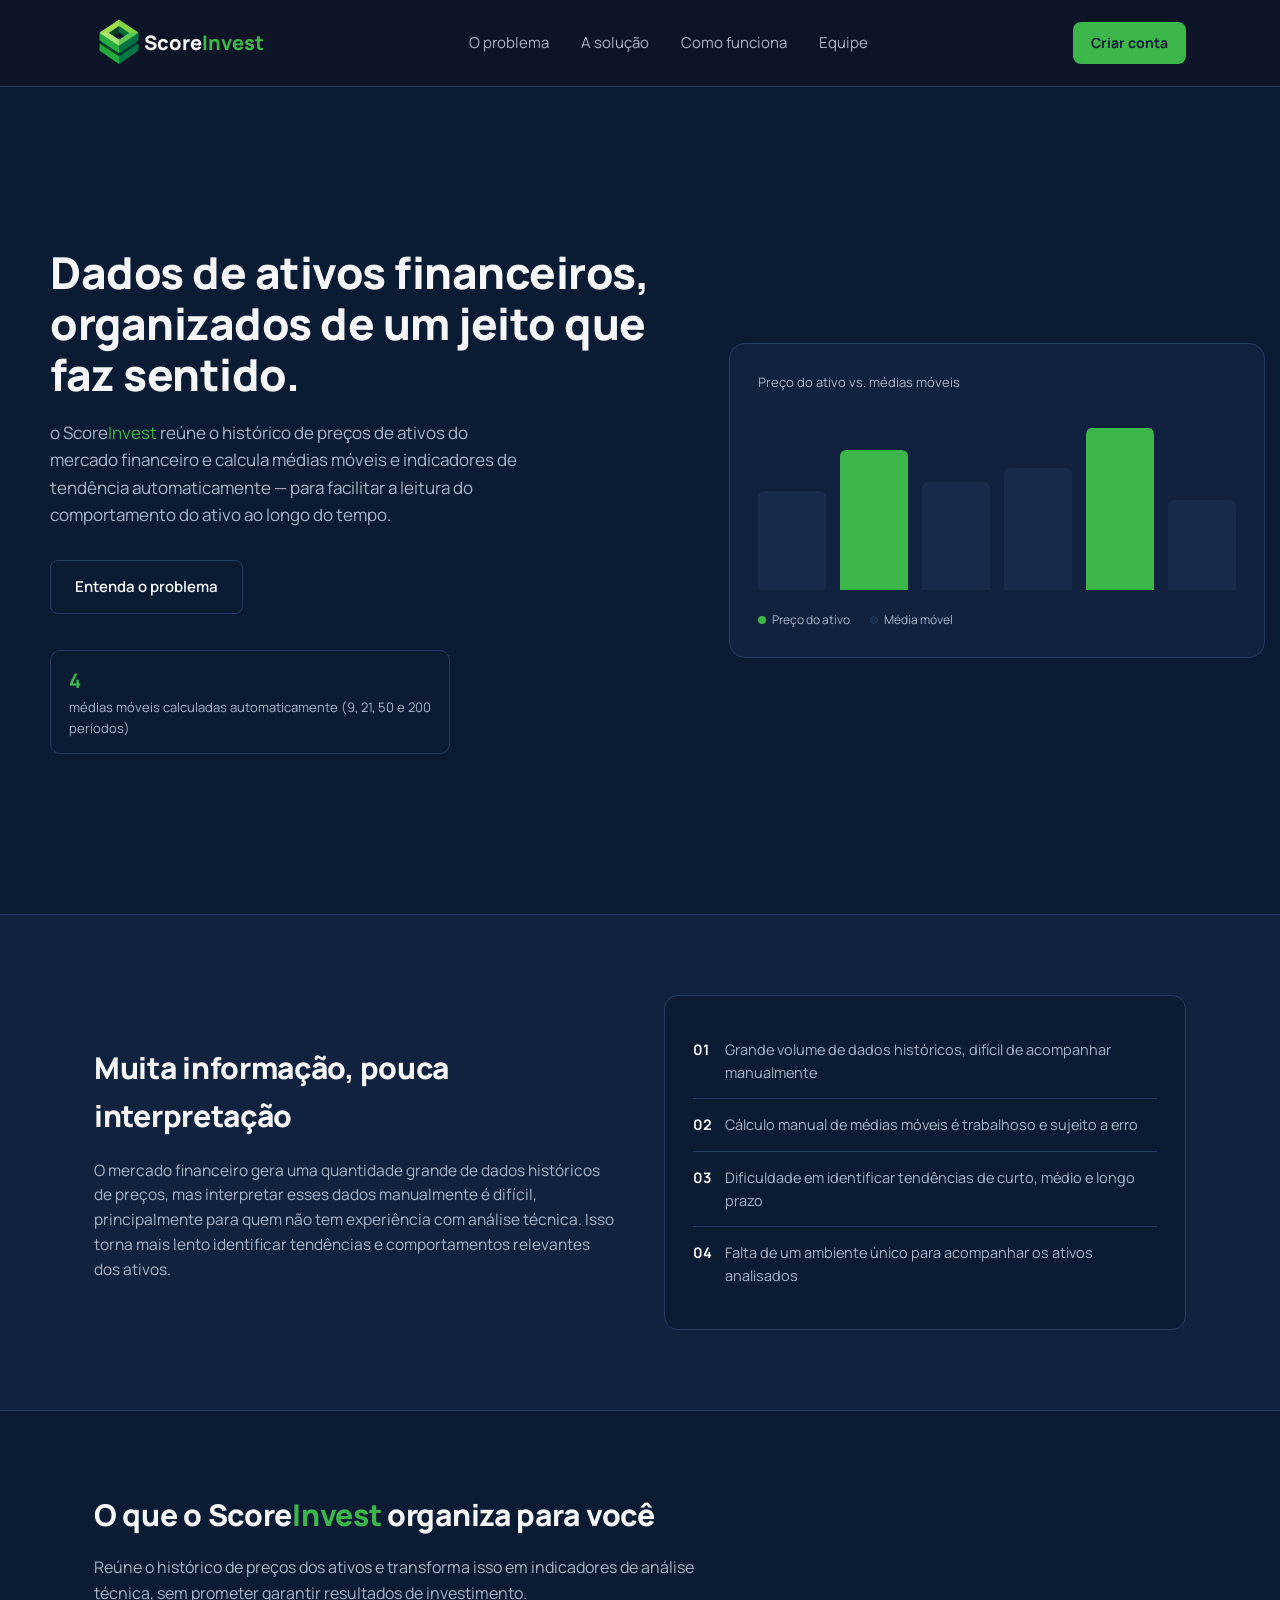
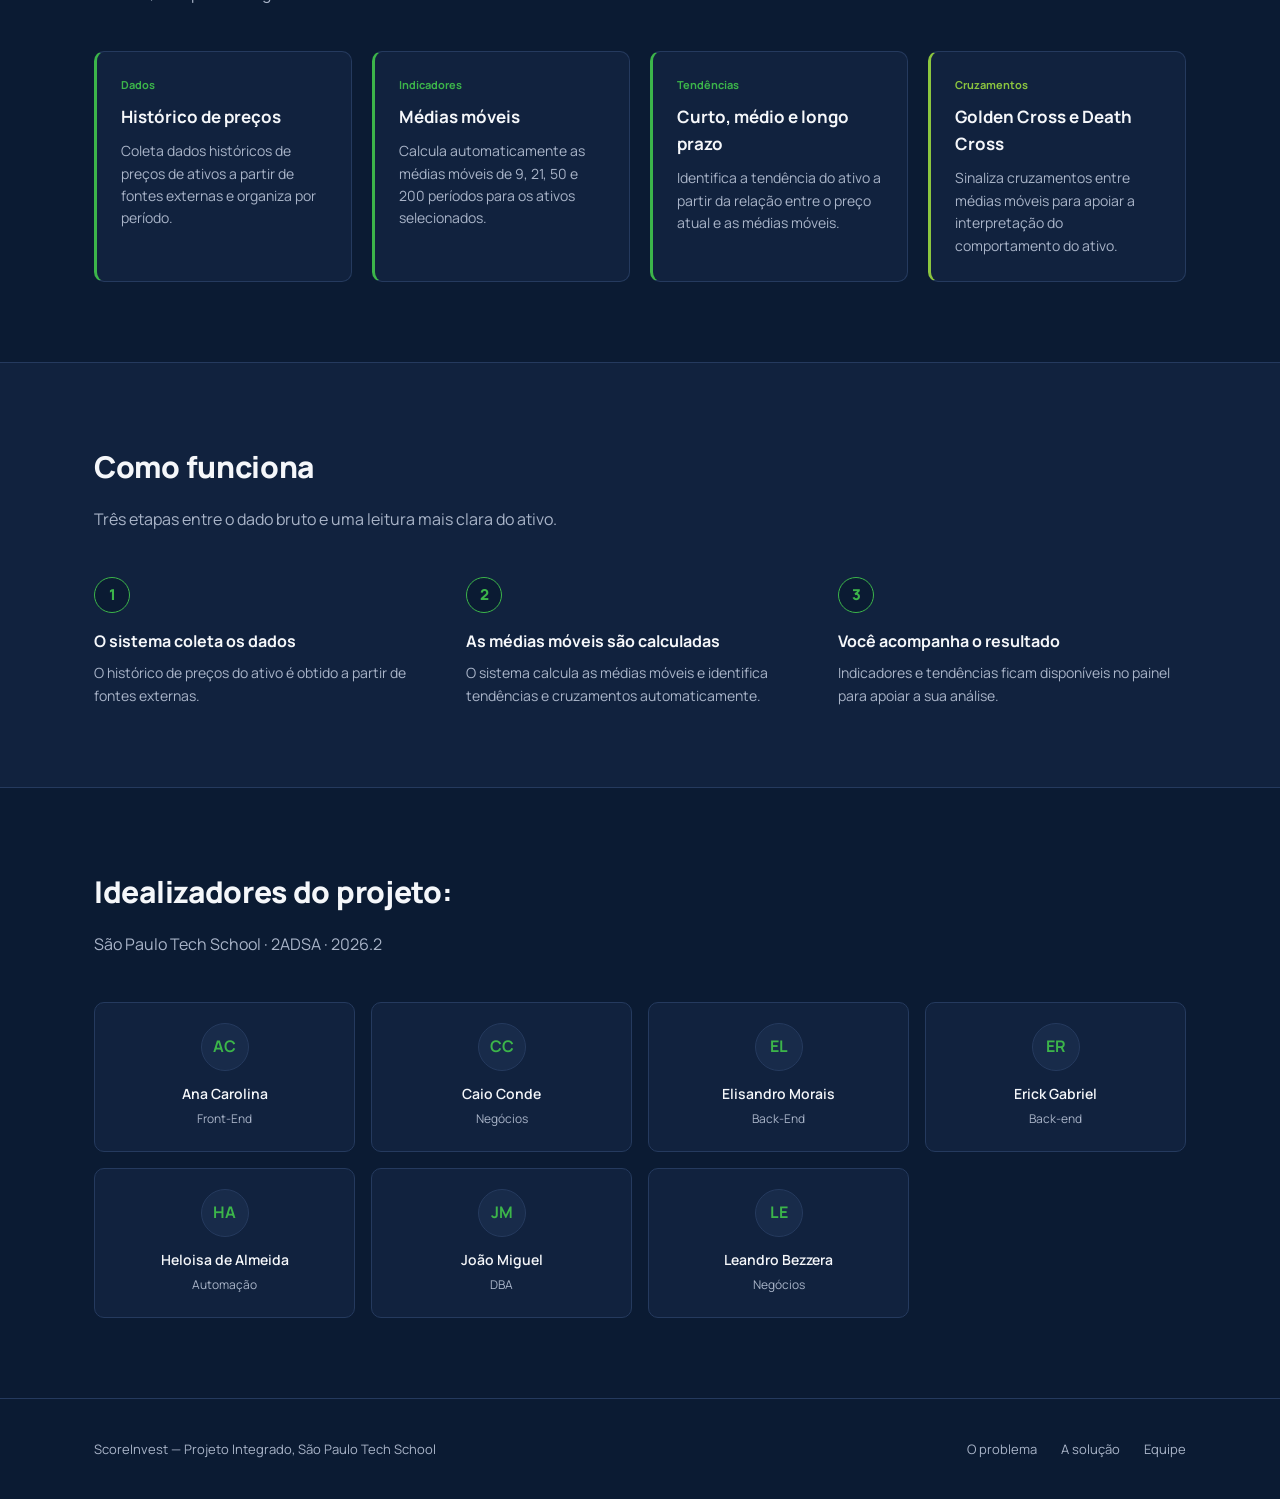
==== public/index.html @ 257436bf "Estruturação inicial do projeto" ====
<!DOCTYPE html>
<html lang="pt-BR">

<head>
    <meta charset="UTF-8">
    <meta name="viewport" content="width=device-width, initial-scale=1.0">
    <title>ScoreInvest — Análise Técnica de Ativos Financeiros</title>
    <link rel="preconnect" href="https://fonts.googleapis.com">
    <link href="https://fonts.googleapis.com/css2?family=Manrope:wght@400;500;700;800&display=swap" rel="stylesheet">
    <link rel="stylesheet" href="css/style.css">
    
</head>

<body id="top">

    <header>
        <nav>
            <div>
               <a href="#top" class="logo" style="text-decoration:none;">
                <img src="./img/logo-scoreinvest.png" alt="ScoreInvest" class="logo-mark">
                Score<b>Invest</b>
                </a>
            </div>
            <div class="nav-links">
                <a href="#problema">O problema</a>
                <a href="#solucao">A solução</a>
                <a href="#funciona">Como funciona</a>
                <a href="#equipe">Equipe</a>
            </div>
            <a href="cadastro.html" class="nav-cta">Criar conta</a>
        </nav>
    </header>

    <section class="hero">
        <div class="wrap" style="display:contents;">
            <div class="box-contexto">
                <h1>Dados de ativos financeiros, organizados de um jeito que faz sentido.</h1>
                <p class="lead">o Score<span style="color: #3CB54A;">Invest</span> reúne o histórico de preços de ativos do mercado financeiro e calcula
                    médias móveis e indicadores de tendência automaticamente — para facilitar a leitura do
                    comportamento do ativo ao longo do tempo.</p>
                <div class="btn-row">
                    <a href="#problema" class="btn-secondary">Entenda o problema</a>
                </div>
                <div class="hero-note">
                    <div>
                        <strong>4</strong>
                        médias móveis calculadas automaticamente (9, 21, 50 e 200 períodos)
                    </div>
                </div>
            </div>
            <div class="hero-visual">
                <div class="chart-label">Preço do ativo vs. médias móveis</div>
                <div class="bars">
                    <div class="bar" style="height:55%"></div>
                    <div class="bar up" style="height:78%"></div>
                    <div class="bar" style="height:60%"></div>
                    <div class="bar" style="height:68%"></div>
                    <div class="bar up" style="height:90%"></div>
                    <div class="bar" style="height:50%"></div>
                </div>
                <div class="legend">
                    <span><i class="dot" style="background:var(--accent)"></i>Preço do ativo</span>
                    <span><i class="dot" style="background:var(--surface-2); border:1px solid var(--border)"></i>Média
                        móvel</span>
                </div>
            </div>
        </div>
    </section>

    <section class="problema" id="problema">
        <div class="wrap">
            <div>
                <h2>Muita informação, pouca interpretação</h2>
                <p>O mercado financeiro gera uma quantidade grande de dados históricos de preços, mas interpretar
                    esses dados manualmente é difícil, principalmente para quem não tem experiência com análise
                    técnica. Isso torna mais lento identificar tendências e comportamentos relevantes dos ativos.</p>
            </div>
            <div class="problema-box">
                <ul>
                    <li><b>01</b> Grande volume de dados históricos, difícil de acompanhar manualmente</li>
                    <li><b>02</b> Cálculo manual de médias móveis é trabalhoso e sujeito a erro</li>
                    <li><b>03</b> Dificuldade em identificar tendências de curto, médio e longo prazo</li>
                    <li><b>04</b> Falta de um ambiente único para acompanhar os ativos analisados</li>
                </ul>
            </div>
        </div>
    </section>

    <section id="solucao">
        <div class="wrap">
            <h2>O que o Score<span style="color: #3CB54A;">Invest</span> organiza para você</h2>
            <p class="section-lead">Reúne o histórico de preços dos ativos e transforma isso em indicadores de
                análise técnica, sem prometer garantir resultados de investimento.</p>
            <div class="cards">
                <div class="card">
                    <span class="tag">Dados</span>
                    <h3>Histórico de preços</h3>
                    <p>Coleta dados históricos de preços de ativos a partir de fontes externas e organiza por período.</p>
                </div>
                <div class="card">
                    <span class="tag">Indicadores</span>
                    <h3>Médias móveis</h3>
                    <p>Calcula automaticamente as médias móveis de 9, 21, 50 e 200 períodos para os ativos
                        selecionados.</p>
                </div>
                <div class="card">
                    <span class="tag">Tendências</span>
                    <h3>Curto, médio e longo prazo</h3>
                    <p>Identifica a tendência do ativo a partir da relação entre o preço atual e as médias móveis.</p>
                </div>
                <div class="card amber">
                    <span class="tag">Cruzamentos</span>
                    <h3>Golden Cross e Death Cross</h3>
                    <p>Sinaliza cruzamentos entre médias móveis para apoiar a interpretação do comportamento do ativo.
                    </p>
                </div>
            </div>
        </div>
    </section>

    <section class="como-funciona" id="funciona">
        <div class="wrap">
            <h2>Como funciona</h2>
            <p class="section-lead">Três etapas entre o dado bruto e uma leitura mais clara do ativo.</p>
            <div class="steps">
                <div class="step">
                    <div class="step-num">1</div>
                    <h3>O sistema coleta os dados</h3>
                    <p>O histórico de preços do ativo é obtido a partir de fontes externas.</p>
                </div>
                <div class="step">
                    <div class="step-num">2</div>
                    <h3>As médias móveis são calculadas</h3>
                    <p>O sistema calcula as médias móveis e identifica tendências e cruzamentos automaticamente.</p>
                </div>
                <div class="step">
                    <div class="step-num">3</div>
                    <h3>Você acompanha o resultado</h3>
                    <p>Indicadores e tendências ficam disponíveis no painel para apoiar a sua análise.</p>
                </div>
            </div>
        </div>
    </section>

    <section id="equipe">
        <div class="wrap">
            <h2>Idealizadores do projeto: </h2>
            <p class="section-lead">São Paulo Tech School · 2ADSA · 2026.2</p>
            <div class="equipe-grid">
                <div class="membro">
                    <div class="avatar">AC</div><span>Ana Carolina</span><small>Front-End</small>
                </div>
                <div class="membro">
                    <div class="avatar">CC</div><span>Caio Conde</span><small>Negócios</small>
                </div>
                <div class="membro">
                    <div class="avatar">EL</div><span>Elisandro Morais</span><small>Back-End</small>
                </div>
                <div class="membro">
                    <div class="avatar">ER</div><span>Erick Gabriel</span><small>Back-end</small>
                </div>
                <div class="membro">
                    <div class="avatar">HA</div><span>Heloisa de Almeida</span><small>Automação</small>
                </div>
                <div class="membro">
                    <div class="avatar">JM</div><span>João Miguel</span><small>DBA</small>
                </div>
                <div class="membro">
                    <div class="avatar">LE</div><span>Leandro Bezzera</span><small>Negócios</small>
                </div>
            </div>
        </div>
    </section>

    <footer>
        <div class="wrap">
            <div class="foot-brand">ScoreInvest — Projeto Integrado, São Paulo Tech School</div>
            <div class="foot-links">
                <a href="#problema">O problema</a>
                <a href="#solucao">A solução</a>
                <a href="#equipe">Equipe</a>
            </div>
        </div>
    </footer>

</body>

</html>
---- public/css/style.css ----
:root {
  --bg: #0B1B33;
  --surface: #11223E;
  --surface-2: #182B4A;
  --border: #253A5E;
  --text: #F5F7FA;
  --text-muted: #A9B4C8;
  --accent: #3CB54A;
  --accent-dark: #1B5E3B;
  --amber: #8CC63F;
}

* {
  box-sizing: border-box;
  margin: 0;
  padding: 0;
}

html {
  scroll-behavior: smooth;
}


body {
  font-family: 'Manrope', sans-serif;
  background: var(--bg);
  color: var(--text);
  line-height: 1.6;
}

a {
  color: inherit;
  text-decoration: none;
}

img,
svg {
  display: block;
  max-width: 100%;
}

.wrap {
  max-width: 1140px;
  margin: 0 auto;
  padding: 0 24px;
}

/* NAV */
header {
  border-bottom: 1px solid var(--border);
  background: rgba(14, 21, 36, 0.9);
  position: sticky;
  top: 0;
  z-index: 10;
}

nav {
  display: flex;
  align-items: center;
  justify-content: space-between;
  padding: 18px 24px;
  max-width: 1140px;
  margin: 0 auto;
}

.logo {
  display: flex;
  align-items: center;
  font-weight: 800;
  font-size: 20px;
}

.logo-mark {
  width: 50px;
  height: 50px;
}

.logo b {
  color: var(--accent);
  font-weight: 800;
}

.nav-links {
  display: flex;
  gap: 32px;
  font-size: 15px;
  color: var(--text-muted);
}

.nav-links a:hover {
  color: var(--text);
}

.nav-cta {
  padding: 10px 18px;
  border-radius: 8px;
  background: var(--accent);
  color: var(--bg);
  font-weight: 700;
  font-size: 14px;
  transition: background-color 0.5s ease, border-color 0.3s ease, color 0.3s ease;
}

.nav-cta:hover {
  border: 1px solid white;
  background-color: var(--bg);
  color: white;
}

/* HERO */
.hero {
  min-height: calc(100vh - 73px);
  display: grid;
  grid-template-columns: 1.1fr 0.9fr;
  gap: 56px;
  align-items: center;
}

.hero .wrap {
  width: 100%;
}

.hero h1 {
  font-size: 44px;
  font-weight: 800;
  line-height: 1.15;
  letter-spacing: -0.5px;
  margin-bottom: 20px;
}

.hero p.lead {
  font-size: 17px;
  color: var(--text-muted);
  max-width: 480px;
  margin-bottom: 32px;
}

.btn-row {
  display: flex;
  gap: 16px;
  flex-wrap: wrap;
  margin-bottom: 36px;
}

.btn-primary {
  background: var(--accent);
  color: #08150F;
  font-weight: 700;
  padding: 14px 24px;
  border-radius: 8px;
  font-size: 15px;
}

.btn-secondary {
  border: 1px solid var(--border);
  color: var(--text);
  padding: 14px 24px;
  border-radius: 8px;
  font-size: 15px;
  font-weight: 600;
  transition: background-color 0.3s ease, border-color 0.3s ease, color 0.3s ease;
}

.btn-secondary:hover {
  background-color: var(--accent);
  color: var(--bg);
}

.hero-note {
  display: inline-flex;
  gap: 14px;
  align-items: center;
  border: 1px solid var(--border);
  border-radius: 10px;
  padding: 14px 18px;
  font-size: 13px;
  color: var(--text-muted);
  max-width: 400px;
}

.hero-note strong {
  color: var(--accent);
  font-size: 20px;
  display: block;
}

.hero-visual {
  background: var(--surface);
  border: 1px solid var(--border);
  border-radius: 16px;
  padding: 28px;
  margin-right: 15px;
}

.hero-visual .chart-label {
  font-size: 13px;
  color: var(--text-muted);
  margin-bottom: 18px;
}

.bars {
  display: flex;
  align-items: flex-end;
  gap: 14px;
  height: 180px;
}

.bar {
  flex: 1;
  border-radius: 6px 6px 0 0;
  background: var(--surface-2);
  position: relative;
}

.bar.up {
  background: var(--accent);
}

.bar span {
  position: absolute;
  top: -22px;
  left: 0;
  right: 0;
  text-align: center;
  font-size: 11px;
  color: var(--text-muted);
}

.legend {
  display: flex;
  gap: 20px;
  margin-top: 20px;
  font-size: 12px;
  color: var(--text-muted);
}

.dot {
  width: 8px;
  height: 8px;
  border-radius: 50%;
  display: inline-block;
  margin-right: 6px;
}

section {
  padding: 80px 0;
}

section h2 {
  font-size: 30px;
  font-weight: 800;
  margin-bottom: 16px;
  letter-spacing: -0.3px;
}

section p.section-lead {
  color: var(--text-muted);
  max-width: 640px;
  font-size: 16px;
  margin-bottom: 44px;
}

/* PROBLEMA */
.problema {
  border-top: 1px solid var(--border);
  border-bottom: 1px solid var(--border);
  background: var(--surface);
}

.problema .wrap {
  display: grid;
  grid-template-columns: 1fr 1fr;
  gap: 48px;
  align-items: center;
}

.problema h2 {
  margin-bottom: 18px;
}

.problema p {
  color: var(--text-muted);
  font-size: 15.5px;
}

.problema-box {
  background: var(--bg);
  border: 1px solid var(--border);
  border-radius: 14px;
  padding: 28px;
}

.problema-box ul {
  list-style: none;
}

.problema-box li {
  padding: 14px 0;
  border-bottom: 1px solid var(--border);
  display: flex;
  gap: 12px;
  font-size: 14.5px;
  color: var(--text-muted);
}

.problema-box li:last-child {
  border-bottom: none;
}

.problema-box li b {
  color: var(--text);
  font-weight: 700;
  min-width: 20px;
}

/* SOLUCAO */
.cards {
  display: grid;
  grid-template-columns: repeat(4, 1fr);
  gap: 20px;
}

.card {
  background: var(--surface);
  border: 1px solid var(--border);
  border-left: 3px solid var(--accent);
  border-radius: 10px;
  padding: 24px;
  transition: transform 0.3s ease; 
}

.card:hover{
  transform: translateY(10px); /* Move o elemento 50 pixels para baixo */
  cursor: pointer;
}

.card.amber {
  border-left-color: var(--amber);
}

.card h3 {
  font-size: 17px;
  margin-bottom: 10px;
  font-weight: 700;
}

.card p {
  font-size: 14px;
  color: var(--text-muted);
}

.card .tag {
  font-size: 11px;
  color: var(--accent);
  font-weight: 700;
  margin-bottom: 10px;
  display: block;
}

.card.amber .tag {
  color: var(--amber);
}

/* COMO FUNCIONA */
.como-funciona {
  background: var(--surface);
  border-top: 1px solid var(--border);
  border-bottom: 1px solid var(--border);
}

.steps {
  display: grid;
  grid-template-columns: repeat(3, 1fr);
  gap: 24px;
}

.step {
  position: relative;
  padding-left: 0;
}

.step-num {
  width: 36px;
  height: 36px;
  border-radius: 50%;
  background: var(--bg);
  border: 1px solid var(--accent);
  color: var(--accent);
  font-weight: 800;
  display: flex;
  align-items: center;
  justify-content: center;
  margin-bottom: 16px;
  font-size: 15px;
}

.step h3 {
  font-size: 16px;
  margin-bottom: 8px;
}

.step p {
  font-size: 14px;
  color: var(--text-muted);
}

/* EQUIPE */
.equipe-grid {
  display: grid;
  grid-template-columns: repeat(4, 1fr);
  gap: 16px;
}

.membro {
  background: var(--surface);
  border: 1px solid var(--border);
  border-radius: 10px;
  padding: 20px;
  text-align: center;
  transition: transform 0.3s ease; 
}

.membro:hover{
  transform: translateY(-10px); /* Move o elemento 50 pixels para baixo */
  cursor: pointer;
}


.avatar {
  width: 48px;
  height: 48px;
  border-radius: 50%;
  margin: 0 auto 12px;
  background: var(--surface-2);
  display: flex;
  align-items: center;
  justify-content: center;
  font-weight: 700;
  color: var(--accent);
  font-size: 16px;
  border: 1px solid var(--border);
}

.membro span {
  font-size: 14px;
  font-weight: 600;
  display: block;
}

.membro small {
  font-size: 12px;
  color: var(--text-muted);
}

footer {
  border-top: 1px solid var(--border);
  padding: 40px 0;
}

.box-contexto {
  margin-left: 50px;
}

footer .wrap {
  display: flex;
  justify-content: space-between;
  align-items: center;
  flex-wrap: wrap;
  gap: 16px;
}

footer .foot-links {
  display: flex;
  gap: 24px;
  font-size: 13px;
  color: var(--text-muted);
}

footer .foot-brand {
  font-size: 13px;
  color: var(--text-muted);
}

@media (max-width: 860px) {
  .nav-links {
    display: none;
  }

  .menu-btn {
    display: block;
  }

  .hero {
    grid-template-columns: 1fr;
    padding: 56px 0 64px;
  }

  .hero h1 {
    font-size: 32px;
  }

  .problema .wrap {
    grid-template-columns: 1fr;
  }

  .cards {
    grid-template-columns: repeat(2, 1fr);
  }

  .steps {
    grid-template-columns: 1fr;
  }

  .equipe-grid {
    grid-template-columns: repeat(2, 1fr);
  }

  footer .wrap {
    flex-direction: column;
    align-items: flex-start;
  }
}

@media (max-width: 480px) {
  .cards {
    grid-template-columns: 1fr;
  }

  .equipe-grid {
    grid-template-columns: 1fr;
  }

  .hero h1 {
    font-size: 27px;
  }
}



/* LOGIN E CADASTRO */

#body-cadastro-login {
  min-height: 100vh;
  display: flex;
  align-items: center;
  justify-content: center;
  padding: 24px;
}

#logo-cadastro-login {
  display: flex;
  align-items: center;
  font-weight: 800;
  font-size: 20px;
  gap: 10px;
  justify-content: center;
  margin-bottom: 28px;
  text-decoration: none;
  color: var(--text);
}

.card-cadastro-login {
  background: var(--surface);
  border: 1px solid var(--border);
  border-radius: 14px;
  padding: 36px;
  width: 100%;
  max-width: 400px;
}

.card-cadastro-login h1 {
  font-size: 22px;
  font-weight: 800;
  margin-bottom: 6px;
  text-align: center;
}

.card-cadastro-login p.sub {
  color: var(--text-muted);
  font-size: 14px;
  text-align: center;
  margin-bottom: 28px;
}

label {
  font-size: 13px;
  color: var(--text-muted);
  display: block;
  margin-bottom: 6px;

}

.field {
  margin-bottom: 18px;
}

input {
  width: 100%;
  padding: 12px 14px;
  border-radius: 8px;
  background: var(--surface-2);
  border: 1px solid var(--border);
  color: var(--text);
  font-family: inherit;
  font-size: 14px;
  transition: border-color 0.2s ease;

}

input:focus {
  outline: none;
  border-color: var(--accent);

}
.btn-primary-cadastro-login {
    padding: 10px 18px;
    border-radius: 8px;
    background: var(--accent);
    color: var(--bg);
    font-weight: 700;
    font-size: 14px;
    width: 100%;
    border: 1px solid transparent;
    transition: background-color 0.5s ease, border-color 0.3s ease, color 0.3s ease;
    cursor: pointer;
}

.btn-primary-cadastro-login:hover {
    border: 1px solid white;
    background-color: var(--bg);
    color: white;
}

.switch {
  text-align: center;
  margin-top: 22px;
  font-size: 13.5px;
  color: var(--text-muted);
}

.switch a {
  color: var(--accent);
  font-weight: 600;
  text-decoration: none;
}

.switch a:hover {
  text-decoration: underline;
}
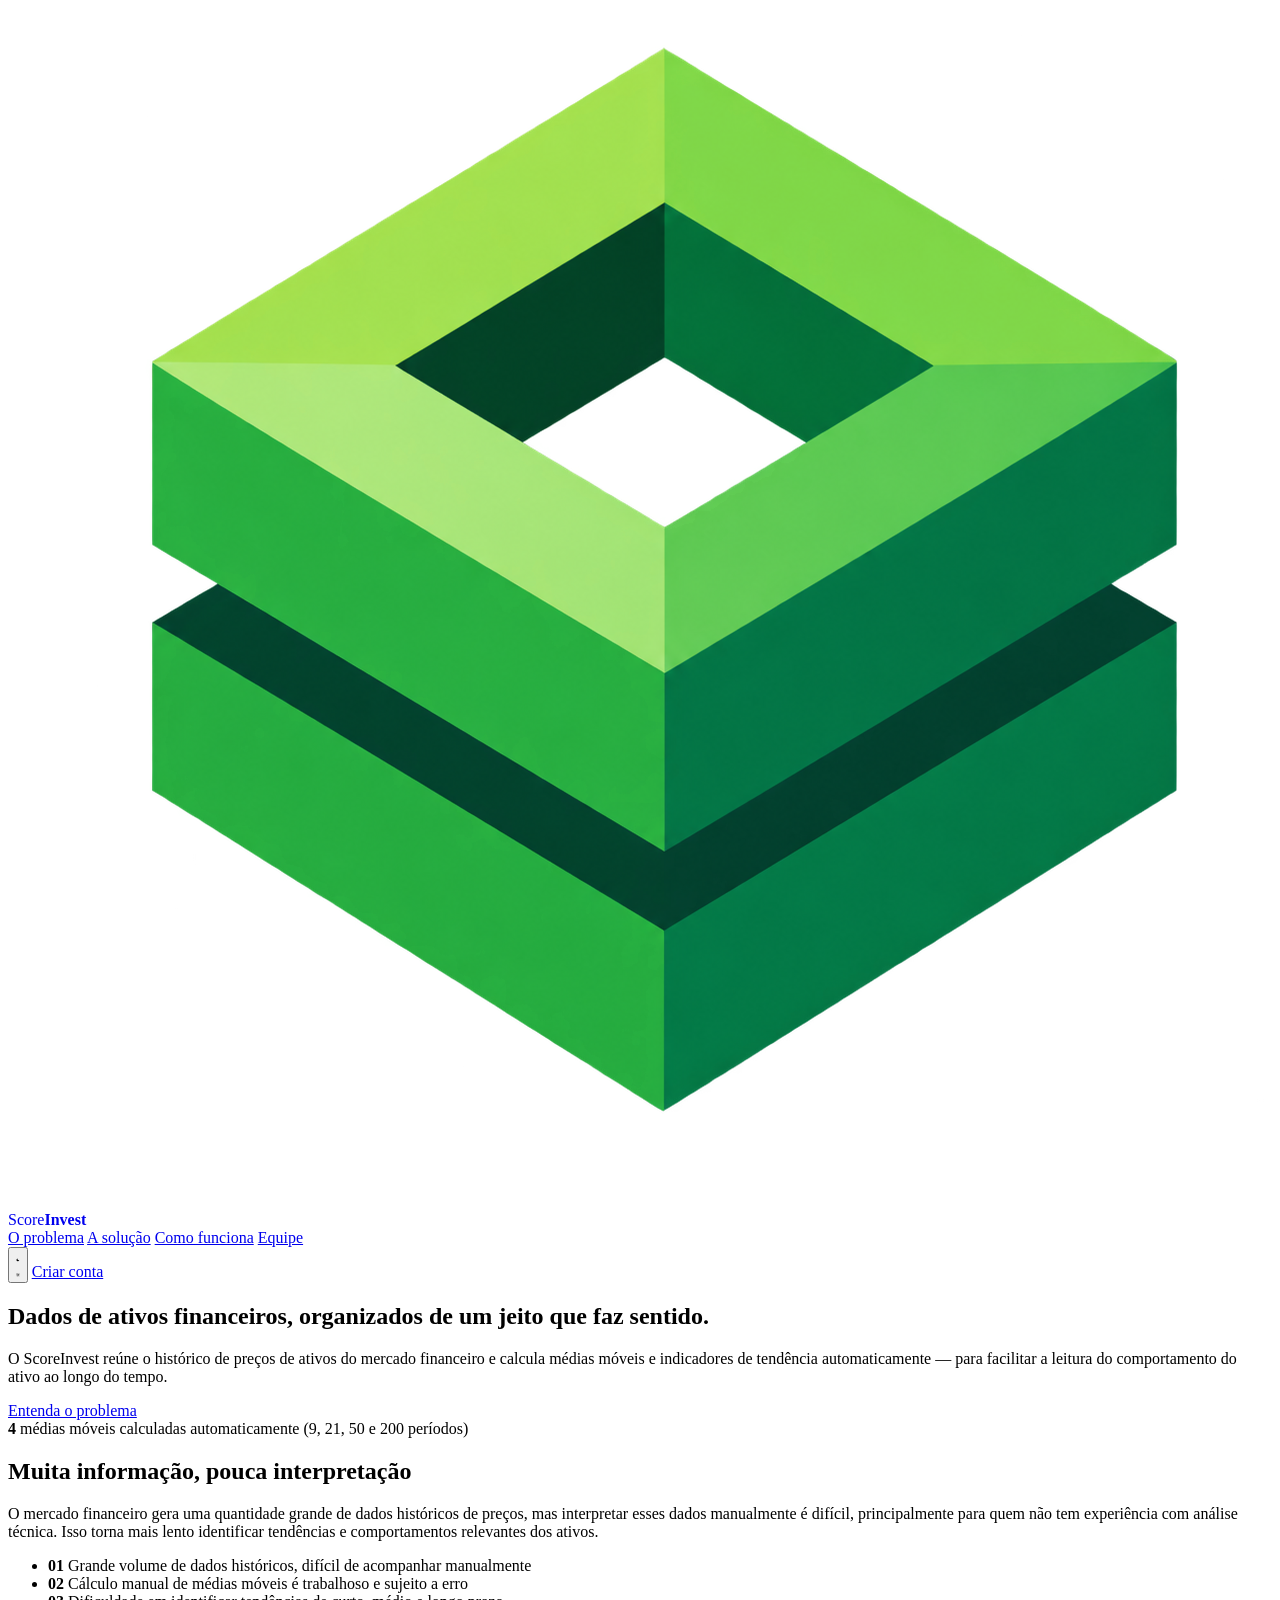
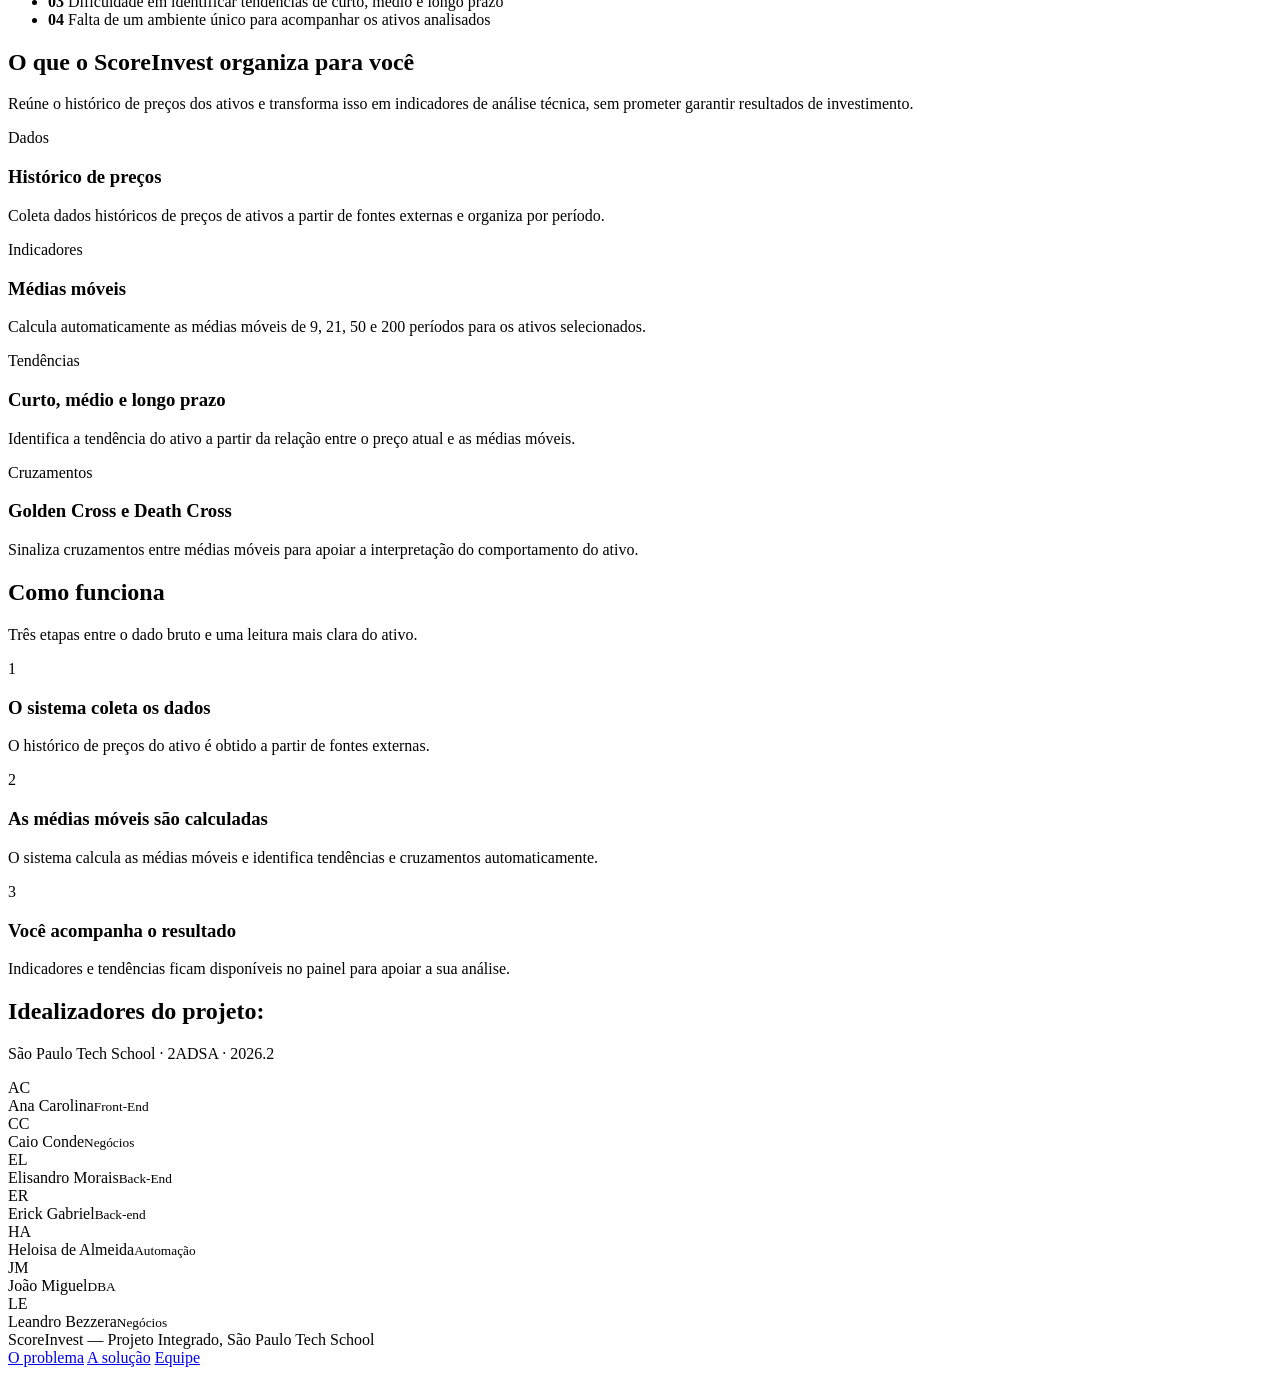
==== commit bffbd11c: "início-refatoração" ====
--- a/public/index.html
+++ b/public/index.html
@@ -4,11 +4,11 @@
 <head>
     <meta charset="UTF-8">
     <meta name="viewport" content="width=device-width, initial-scale=1.0">
-    <title>ScoreInvest — Análise Técnica de Ativos Financeiros</title>
+    <title>ScoreInvest</title>
     <link rel="preconnect" href="https://fonts.googleapis.com">
     <link href="https://fonts.googleapis.com/css2?family=Manrope:wght@400;500;700;800&display=swap" rel="stylesheet">
-    <link rel="stylesheet" href="css/style.css">
-    
+    <link rel="stylesheet" href="style.css">
+    <script src="theme.js"></script>
 </head>
 
 <body id="top">
@@ -27,45 +27,38 @@
                 <a href="#funciona">Como funciona</a>
                 <a href="#equipe">Equipe</a>
             </div>
+            <button type="button" id="themeToggle" class="theme-switch" role="switch" aria-checked="true"
+                aria-label="Modo escuro" title="Mudar para modo claro">
+                <span class="thumb">
+                    <svg class="icon-moon" viewBox="0 0 24 24" fill="currentColor" aria-hidden="true"><path d="M21 12.8A9 9 0 1 1 11.2 3a7 7 0 0 0 9.8 9.8z"/></svg>
+                    <svg class="icon-sun" viewBox="0 0 24 24" fill="none" stroke="currentColor" stroke-width="2.2" stroke-linecap="round" aria-hidden="true"><circle cx="12" cy="12" r="4"/><path d="M12 2v2M12 20v2M4.9 4.9l1.4 1.4M17.7 17.7l1.4 1.4M2 12h2M20 12h2M4.9 19.1l1.4-1.4M17.7 6.3l1.4-1.4"/></svg>
+                </span>
+            </button>
             <a href="cadastro.html" class="nav-cta">Criar conta</a>
         </nav>
     </header>
 
     <section class="hero">
-        <div class="wrap" style="display:contents;">
-            <div class="box-contexto">
-                <h1>Dados de ativos financeiros, organizados de um jeito que faz sentido.</h1>
-                <p class="lead">o Score<span style="color: #3CB54A;">Invest</span> reúne o histórico de preços de ativos do mercado financeiro e calcula
-                    médias móveis e indicadores de tendência automaticamente — para facilitar a leitura do
-                    comportamento do ativo ao longo do tempo.</p>
-                <div class="btn-row">
-                    <a href="#problema" class="btn-secondary">Entenda o problema</a>
-                </div>
-                <div class="hero-note">
-                    <div>
-                        <strong>4</strong>
-                        médias móveis calculadas automaticamente (9, 21, 50 e 200 períodos)
-                    </div>
-                </div>
+    <div class="wrap hero-grid">
+
+        <div class="hero-content">
+            <h1>Dados de ativos financeiros, organizados de um jeito que faz sentido.</h1>
+            <p class="lead">O Score<span class="accent-text">Invest</span> reúne o histórico de preços de ativos
+                do mercado financeiro e calcula médias móveis e indicadores de tendência automaticamente — para
+                facilitar a leitura do comportamento do ativo ao longo do tempo.</p>
+
+            <div class="btn-row">
+                <a href="#problema" class="btn-secondary">Entenda o problema</a>
             </div>
-            <div class="hero-visual">
-                <div class="chart-label">Preço do ativo vs. médias móveis</div>
-                <div class="bars">
-                    <div class="bar" style="height:55%"></div>
-                    <div class="bar up" style="height:78%"></div>
-                    <div class="bar" style="height:60%"></div>
-                    <div class="bar" style="height:68%"></div>
-                    <div class="bar up" style="height:90%"></div>
-                    <div class="bar" style="height:50%"></div>
-                </div>
-                <div class="legend">
-                    <span><i class="dot" style="background:var(--accent)"></i>Preço do ativo</span>
-                    <span><i class="dot" style="background:var(--surface-2); border:1px solid var(--border)"></i>Média
-                        móvel</span>
-                </div>
+
+            <div class="hero-note">
+                <strong>4</strong>
+                <span>médias móveis calculadas automaticamente (9, 21, 50 e 200 períodos)</span>
             </div>
         </div>
-    </section>
+
+    </div>
+</section>
 
     <section class="problema" id="problema">
         <div class="wrap">
@@ -88,7 +81,7 @@
 
     <section id="solucao">
         <div class="wrap">
-            <h2>O que o Score<span style="color: #3CB54A;">Invest</span> organiza para você</h2>
+            <h2>O que o Score<span style="color: var(--accent);">Invest</span> organiza para você</h2>
             <p class="section-lead">Reúne o histórico de preços dos ativos e transforma isso em indicadores de
                 análise técnica, sem prometer garantir resultados de investimento.</p>
             <div class="cards">
@@ -185,4 +178,4 @@
 
 </body>
 
-</html>+</html>
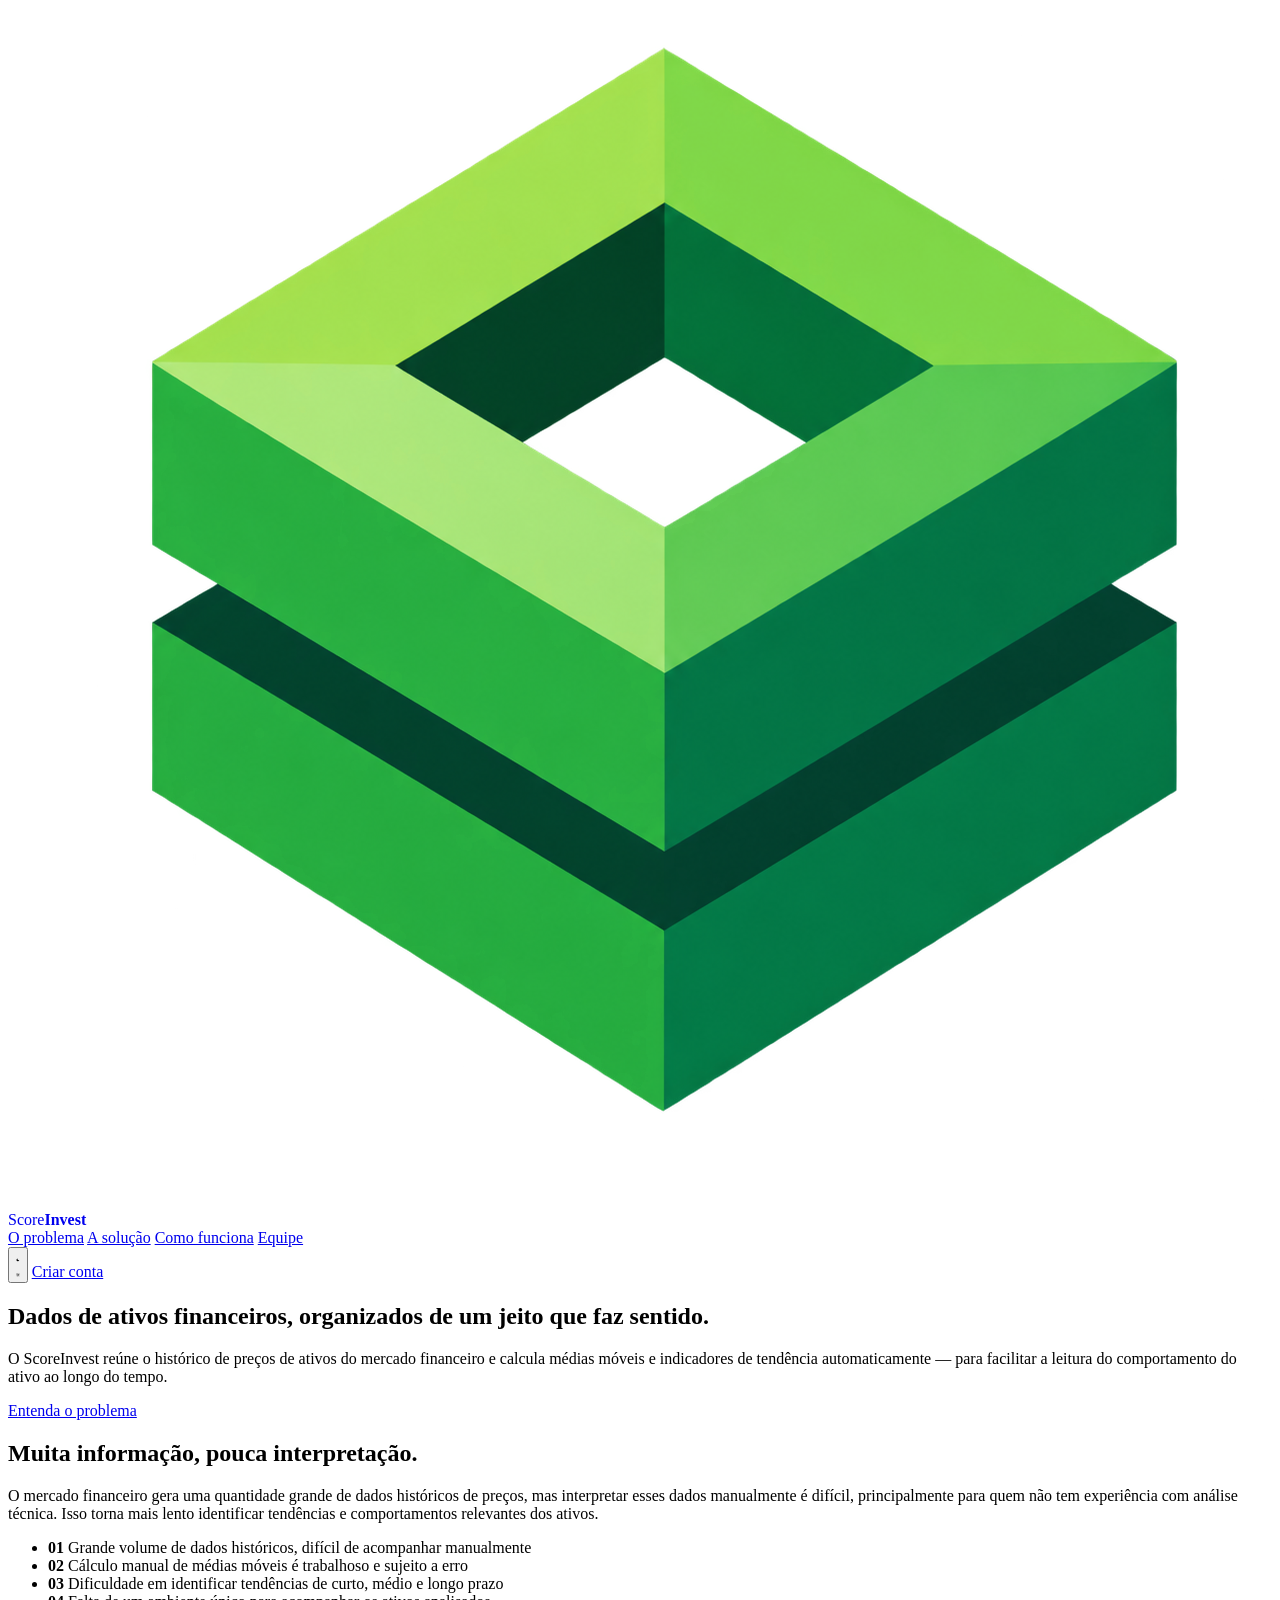
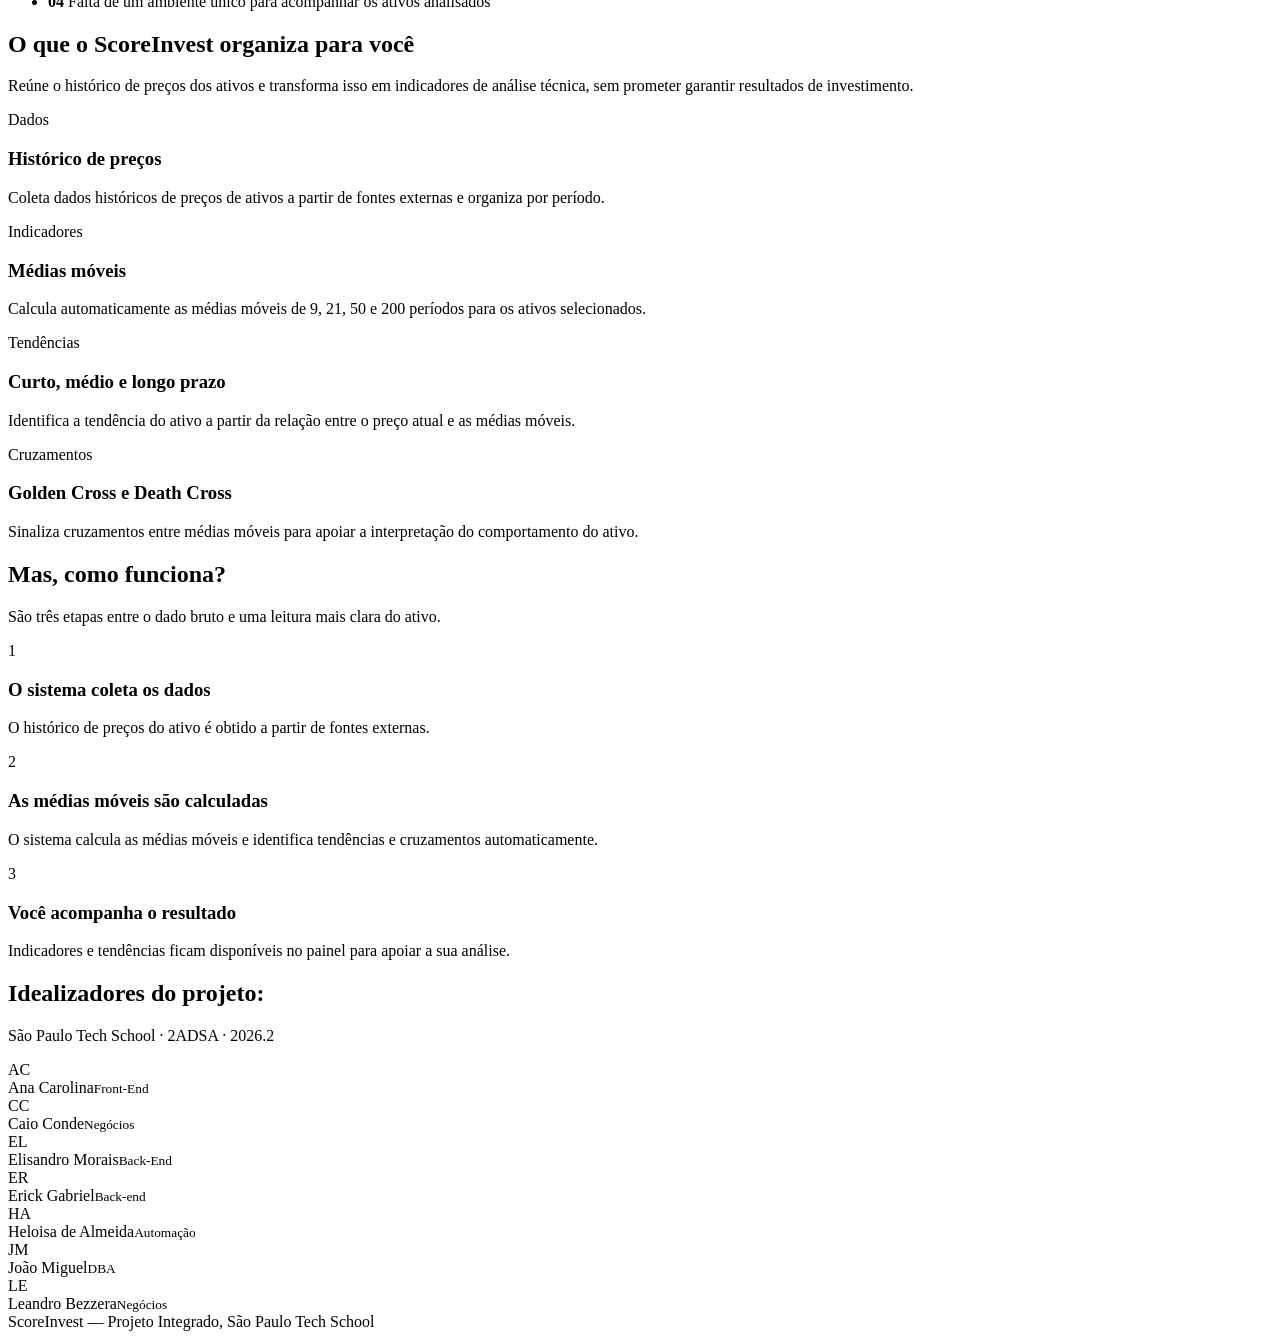
==== commit d51999e6: "Add favicon and enhance headings in index.html Added favicon link and improved section headings for " ====
--- a/public/index.html
+++ b/public/index.html
@@ -8,6 +8,7 @@
     <link rel="preconnect" href="https://fonts.googleapis.com">
     <link href="https://fonts.googleapis.com/css2?family=Manrope:wght@400;500;700;800&display=swap" rel="stylesheet">
     <link rel="stylesheet" href="style.css">
+    <link rel="icon" href="img/logo-scoreinvest.png">
     <script src="theme.js"></script>
 </head>
 
@@ -22,11 +23,11 @@
                 </a>
             </div>
             <div class="nav-links">
-                <a href="#problema">O problema</a>
-                <a href="#solucao">A solução</a>
-                <a href="#funciona">Como funciona</a>
-                <a href="#equipe">Equipe</a>
-            </div>
+    <a href="#problema" class="link-problema">O problema</a>
+    <a href="#solucao" class="link-solucao">A solução</a>
+    <a href="#funciona" class="link-funciona">Como funciona</a>
+    <a href="#equipe" class="link-equipe">Equipe</a>
+</div>
             <button type="button" id="themeToggle" class="theme-switch" role="switch" aria-checked="true"
                 aria-label="Modo escuro" title="Mudar para modo claro">
                 <span class="thumb">
@@ -50,11 +51,6 @@
             <div class="btn-row">
                 <a href="#problema" class="btn-secondary">Entenda o problema</a>
             </div>
-
-            <div class="hero-note">
-                <strong>4</strong>
-                <span>médias móveis calculadas automaticamente (9, 21, 50 e 200 períodos)</span>
-            </div>
         </div>
 
     </div>
@@ -63,7 +59,7 @@
     <section class="problema" id="problema">
         <div class="wrap">
             <div>
-                <h2>Muita informação, pouca interpretação</h2>
+                <h2>Muita informação, <span class="texto-destaque">pouca interpretação.</span></h2>
                 <p>O mercado financeiro gera uma quantidade grande de dados históricos de preços, mas interpretar
                     esses dados manualmente é difícil, principalmente para quem não tem experiência com análise
                     técnica. Isso torna mais lento identificar tendências e comportamentos relevantes dos ativos.</p>
@@ -80,41 +76,46 @@
     </section>
 
     <section id="solucao">
-        <div class="wrap">
-            <h2>O que o Score<span style="color: var(--accent);">Invest</span> organiza para você</h2>
-            <p class="section-lead">Reúne o histórico de preços dos ativos e transforma isso em indicadores de
-                análise técnica, sem prometer garantir resultados de investimento.</p>
-            <div class="cards">
-                <div class="card">
-                    <span class="tag">Dados</span>
-                    <h3>Histórico de preços</h3>
-                    <p>Coleta dados históricos de preços de ativos a partir de fontes externas e organiza por período.</p>
-                </div>
-                <div class="card">
-                    <span class="tag">Indicadores</span>
-                    <h3>Médias móveis</h3>
-                    <p>Calcula automaticamente as médias móveis de 9, 21, 50 e 200 períodos para os ativos
-                        selecionados.</p>
-                </div>
-                <div class="card">
-                    <span class="tag">Tendências</span>
-                    <h3>Curto, médio e longo prazo</h3>
-                    <p>Identifica a tendência do ativo a partir da relação entre o preço atual e as médias móveis.</p>
-                </div>
-                <div class="card amber">
-                    <span class="tag">Cruzamentos</span>
-                    <h3>Golden Cross e Death Cross</h3>
-                    <p>Sinaliza cruzamentos entre médias móveis para apoiar a interpretação do comportamento do ativo.
-                    </p>
-                </div>
+    <div class="wrap">
+        <h2>O que o Score<span style="color: var(--accent);">Invest</span> organiza para você</h2>
+
+        <p class="section-lead">
+            Reúne o histórico de preços dos ativos e transforma isso em indicadores de
+            análise técnica, sem prometer garantir resultados de investimento.
+        </p>
+
+        <div class="cards">
+            <div class="card card-dados">
+                <span class="tag">Dados</span>
+                <h3>Histórico de preços</h3>
+                <p>Coleta dados históricos de preços de ativos a partir de fontes externas e organiza por período.</p>
+            </div>
+
+            <div class="card card-indicadores">
+                <span class="tag">Indicadores</span>
+                <h3>Médias móveis</h3>
+                <p>Calcula automaticamente as médias móveis de 9, 21, 50 e 200 períodos para os ativos selecionados.</p>
+            </div>
+
+            <div class="card card-tendencias">
+                <span class="tag">Tendências</span>
+                <h3>Curto, médio e longo prazo</h3>
+                <p>Identifica a tendência do ativo a partir da relação entre o preço atual e as médias móveis.</p>
+            </div>
+
+            <div class="card amber card-cruzamentos">
+                <span class="tag">Cruzamentos</span>
+                <h3>Golden Cross e Death Cross</h3>
+                <p>Sinaliza cruzamentos entre médias móveis para apoiar a interpretação do comportamento do ativo.</p>
             </div>
         </div>
-    </section>
+    </div>
+</section>
 
     <section class="como-funciona" id="funciona">
         <div class="wrap">
-            <h2>Como funciona</h2>
-            <p class="section-lead">Três etapas entre o dado bruto e uma leitura mais clara do ativo.</p>
+            <h2>Mas, como funciona?</h2>
+            <p class="section-lead">São três etapas entre o dado bruto e uma leitura mais clara do ativo.</p>
             <div class="steps">
                 <div class="step">
                     <div class="step-num">1</div>
@@ -168,11 +169,6 @@
     <footer>
         <div class="wrap">
             <div class="foot-brand">ScoreInvest — Projeto Integrado, São Paulo Tech School</div>
-            <div class="foot-links">
-                <a href="#problema">O problema</a>
-                <a href="#solucao">A solução</a>
-                <a href="#equipe">Equipe</a>
-            </div>
         </div>
     </footer>
 
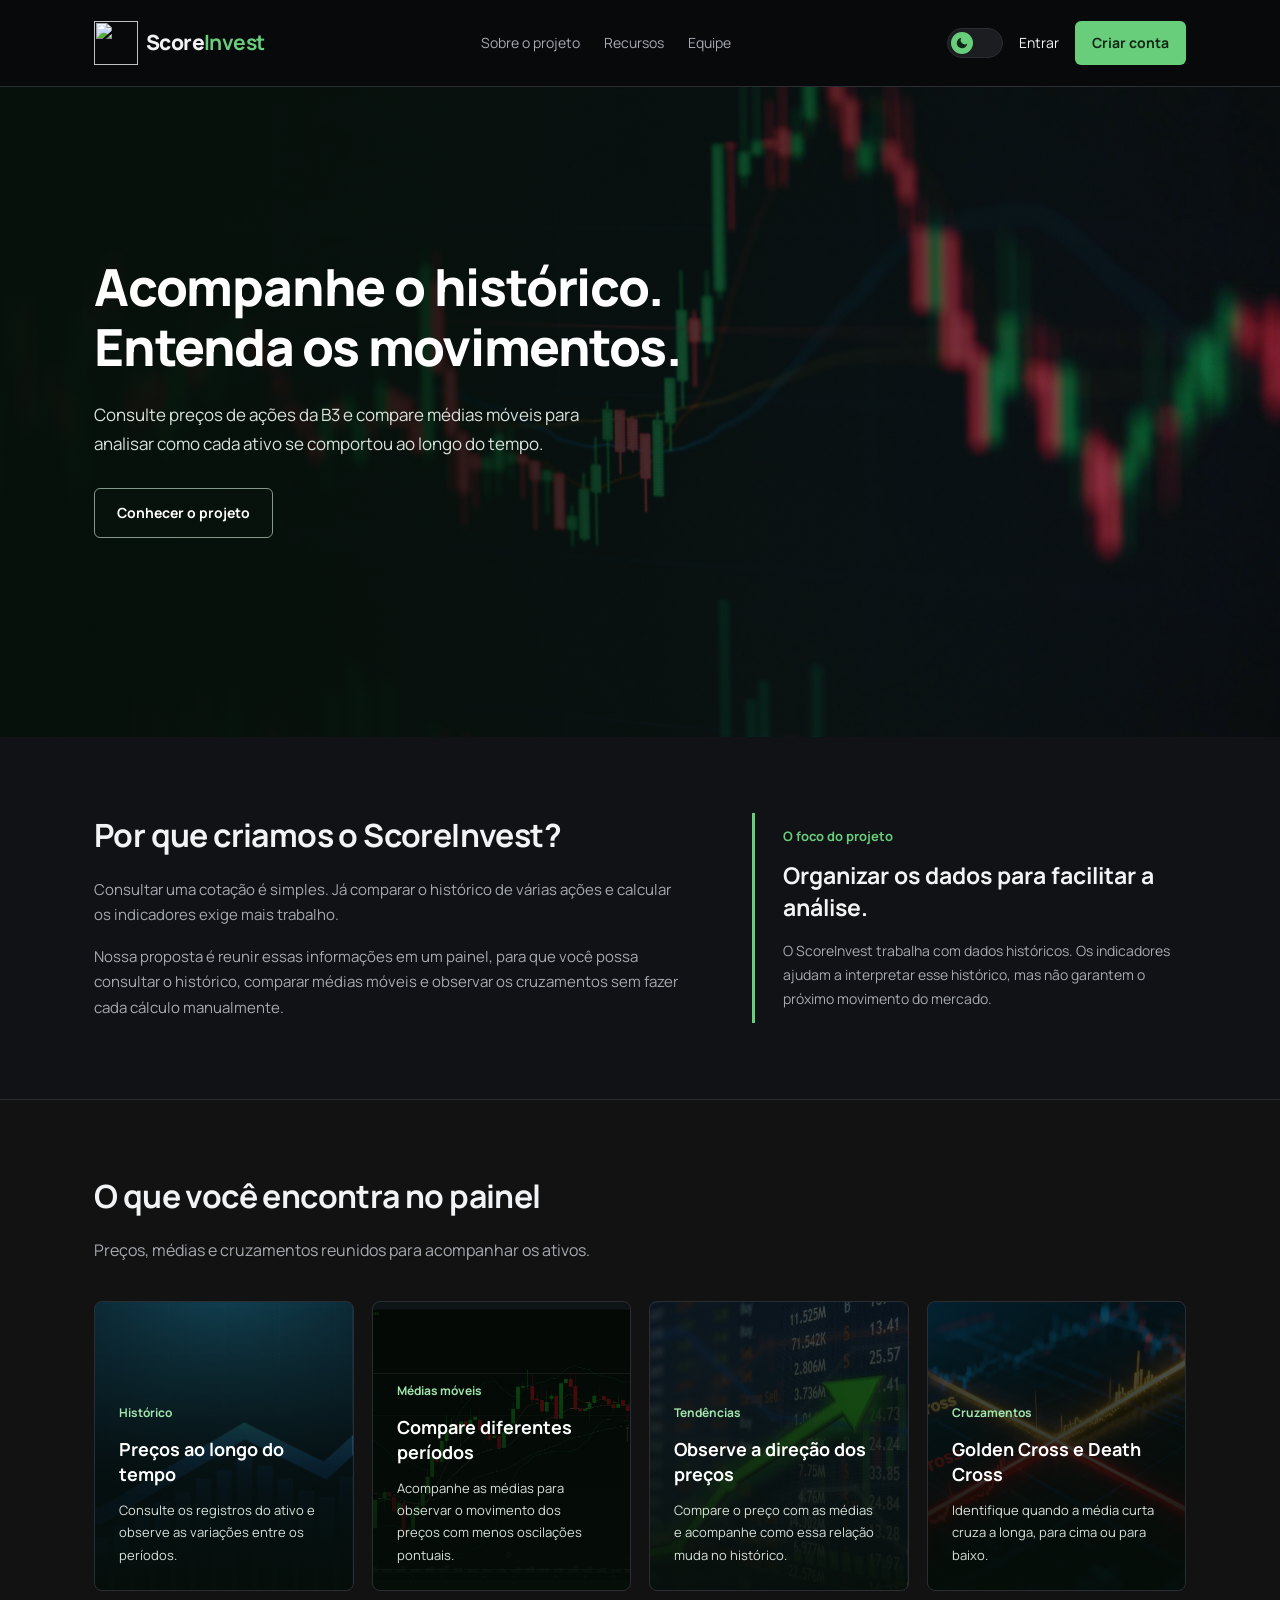
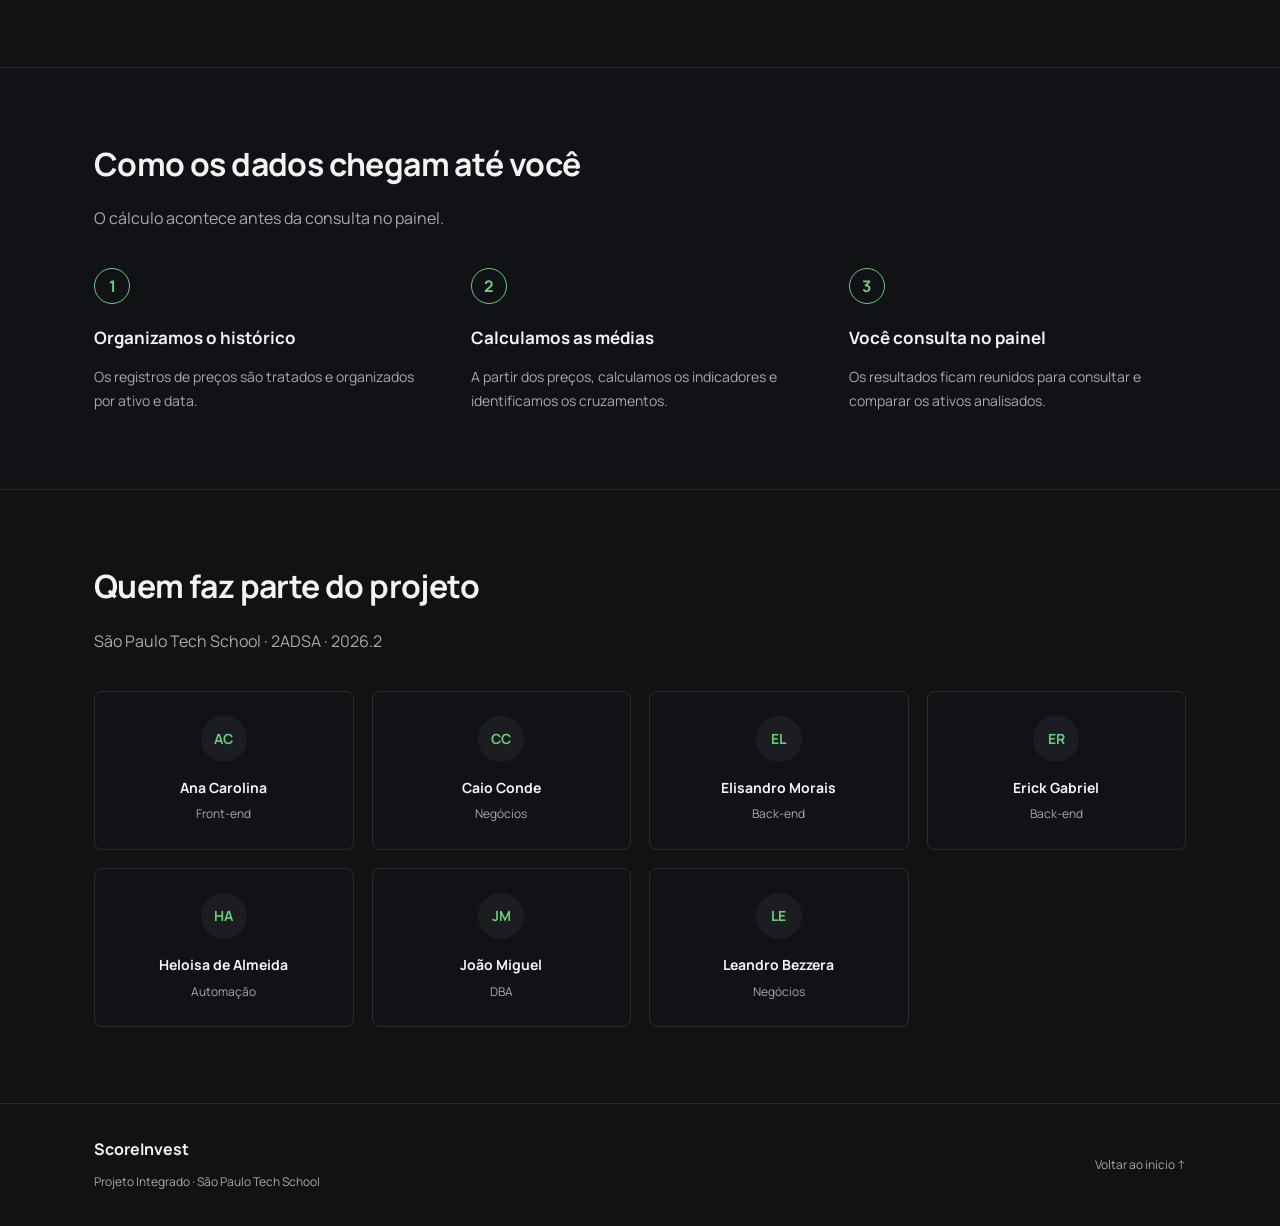
==== commit 0bb0c87e: "refactor(css e html): reestruturação do site" ====
--- a/public/index.html
+++ b/public/index.html
@@ -4,174 +4,289 @@
 <head>
     <meta charset="UTF-8">
     <meta name="viewport" content="width=device-width, initial-scale=1.0">
+
     <title>ScoreInvest</title>
+
     <link rel="preconnect" href="https://fonts.googleapis.com">
-    <link href="https://fonts.googleapis.com/css2?family=Manrope:wght@400;500;700;800&display=swap" rel="stylesheet">
+    <link rel="preconnect" href="https://fonts.gstatic.com" crossorigin>
+    <link
+        href="https://fonts.googleapis.com/css2?family=Manrope:wght@400;500;700;800&display=swap"
+        rel="stylesheet">
+
     <link rel="stylesheet" href="style.css">
     <link rel="icon" href="img/logo-scoreinvest.png">
+
     <script src="theme.js"></script>
 </head>
 
 <body id="top">
-
     <header>
-        <nav>
-            <div>
-               <a href="#top" class="logo" style="text-decoration:none;">
-                <img src="./img/logo-scoreinvest.png" alt="ScoreInvest" class="logo-mark">
-                Score<b>Invest</b>
+        <nav aria-label="Menu principal">
+            <a href="#top" class="logo">
+                <img src="img/logo-scoreinvest.png" alt="">
+                <span>Score<b>Invest</b></span>
+            </a>
+
+            <div class="nav-links">
+                <a href="#sobre">Sobre o projeto</a>
+                <a href="#recursos">Recursos</a>
+                <a href="#equipe">Equipe</a>
+            </div>
+
+            <div class="nav-actions">
+                <button
+                    type="button"
+                    id="themeToggle"
+                    class="theme-switch"
+                    role="switch"
+                    aria-checked="true"
+                    aria-label="Modo escuro"
+                    title="Mudar para modo claro">
+
+                    <span class="thumb">
+                        <svg
+                            class="icon-moon"
+                            viewBox="0 0 24 24"
+                            fill="currentColor"
+                            aria-hidden="true">
+                            <path
+                                d="M21 12.8A9 9 0 1 1 11.2 3a7 7 0 0 0 9.8 9.8z" />
+                        </svg>
+
+                        <svg
+                            class="icon-sun"
+                            viewBox="0 0 24 24"
+                            fill="none"
+                            stroke="currentColor"
+                            stroke-width="2"
+                            stroke-linecap="round"
+                            aria-hidden="true">
+                            <circle cx="12" cy="12" r="4" />
+                            <path
+                                d="M12 2v2M12 20v2M4.9 4.9l1.4 1.4M17.7 17.7l1.4 1.4M2 12h2M20 12h2M4.9 19.1l1.4-1.4M17.7 6.3l1.4-1.4" />
+                        </svg>
+                    </span>
+                </button>
+
+                <a href="login.html" class="login-link">Entrar</a>
+                <a href="cadastro.html" class="button primary small">
+                    Criar conta
                 </a>
             </div>
-            <div class="nav-links">
-    <a href="#problema" class="link-problema">O problema</a>
-    <a href="#solucao" class="link-solucao">A solução</a>
-    <a href="#funciona" class="link-funciona">Como funciona</a>
-    <a href="#equipe" class="link-equipe">Equipe</a>
-</div>
-            <button type="button" id="themeToggle" class="theme-switch" role="switch" aria-checked="true"
-                aria-label="Modo escuro" title="Mudar para modo claro">
-                <span class="thumb">
-                    <svg class="icon-moon" viewBox="0 0 24 24" fill="currentColor" aria-hidden="true"><path d="M21 12.8A9 9 0 1 1 11.2 3a7 7 0 0 0 9.8 9.8z"/></svg>
-                    <svg class="icon-sun" viewBox="0 0 24 24" fill="none" stroke="currentColor" stroke-width="2.2" stroke-linecap="round" aria-hidden="true"><circle cx="12" cy="12" r="4"/><path d="M12 2v2M12 20v2M4.9 4.9l1.4 1.4M17.7 17.7l1.4 1.4M2 12h2M20 12h2M4.9 19.1l1.4-1.4M17.7 6.3l1.4-1.4"/></svg>
-                </span>
-            </button>
-            <a href="cadastro.html" class="nav-cta">Criar conta</a>
         </nav>
     </header>
 
-    <section class="hero">
-    <div class="wrap hero-grid">
-
-        <div class="hero-content">
-            <h1>Dados de ativos financeiros, organizados de um jeito que faz sentido.</h1>
-            <p class="lead">O Score<span class="accent-text">Invest</span> reúne o histórico de preços de ativos
-                do mercado financeiro e calcula médias móveis e indicadores de tendência automaticamente — para
-                facilitar a leitura do comportamento do ativo ao longo do tempo.</p>
-
-            <div class="btn-row">
-                <a href="#problema" class="btn-secondary">Entenda o problema</a>
-            </div>
-        </div>
-
-    </div>
-</section>
-
-    <section class="problema" id="problema">
-        <div class="wrap">
-            <div>
-                <h2>Muita informação, <span class="texto-destaque">pouca interpretação.</span></h2>
-                <p>O mercado financeiro gera uma quantidade grande de dados históricos de preços, mas interpretar
-                    esses dados manualmente é difícil, principalmente para quem não tem experiência com análise
-                    técnica. Isso torna mais lento identificar tendências e comportamentos relevantes dos ativos.</p>
-            </div>
-            <div class="problema-box">
-                <ul>
-                    <li><b>01</b> Grande volume de dados históricos, difícil de acompanhar manualmente</li>
-                    <li><b>02</b> Cálculo manual de médias móveis é trabalhoso e sujeito a erro</li>
-                    <li><b>03</b> Dificuldade em identificar tendências de curto, médio e longo prazo</li>
-                    <li><b>04</b> Falta de um ambiente único para acompanhar os ativos analisados</li>
-                </ul>
-            </div>
-        </div>
-    </section>
-
-    <section id="solucao">
-    <div class="wrap">
-        <h2>O que o Score<span style="color: var(--accent);">Invest</span> organiza para você</h2>
-
-        <p class="section-lead">
-            Reúne o histórico de preços dos ativos e transforma isso em indicadores de
-            análise técnica, sem prometer garantir resultados de investimento.
-        </p>
-
-        <div class="cards">
-            <div class="card card-dados">
-                <span class="tag">Dados</span>
-                <h3>Histórico de preços</h3>
-                <p>Coleta dados históricos de preços de ativos a partir de fontes externas e organiza por período.</p>
-            </div>
-
-            <div class="card card-indicadores">
-                <span class="tag">Indicadores</span>
-                <h3>Médias móveis</h3>
-                <p>Calcula automaticamente as médias móveis de 9, 21, 50 e 200 períodos para os ativos selecionados.</p>
-            </div>
-
-            <div class="card card-tendencias">
-                <span class="tag">Tendências</span>
-                <h3>Curto, médio e longo prazo</h3>
-                <p>Identifica a tendência do ativo a partir da relação entre o preço atual e as médias móveis.</p>
-            </div>
-
-            <div class="card amber card-cruzamentos">
-                <span class="tag">Cruzamentos</span>
-                <h3>Golden Cross e Death Cross</h3>
-                <p>Sinaliza cruzamentos entre médias móveis para apoiar a interpretação do comportamento do ativo.</p>
-            </div>
-        </div>
-    </div>
-</section>
-
-    <section class="como-funciona" id="funciona">
-        <div class="wrap">
-            <h2>Mas, como funciona?</h2>
-            <p class="section-lead">São três etapas entre o dado bruto e uma leitura mais clara do ativo.</p>
-            <div class="steps">
-                <div class="step">
-                    <div class="step-num">1</div>
-                    <h3>O sistema coleta os dados</h3>
-                    <p>O histórico de preços do ativo é obtido a partir de fontes externas.</p>
-                </div>
-                <div class="step">
-                    <div class="step-num">2</div>
-                    <h3>As médias móveis são calculadas</h3>
-                    <p>O sistema calcula as médias móveis e identifica tendências e cruzamentos automaticamente.</p>
-                </div>
-                <div class="step">
-                    <div class="step-num">3</div>
-                    <h3>Você acompanha o resultado</h3>
-                    <p>Indicadores e tendências ficam disponíveis no painel para apoiar a sua análise.</p>
-                </div>
-            </div>
-        </div>
-    </section>
-
-    <section id="equipe">
-        <div class="wrap">
-            <h2>Idealizadores do projeto: </h2>
-            <p class="section-lead">São Paulo Tech School · 2ADSA · 2026.2</p>
-            <div class="equipe-grid">
-                <div class="membro">
-                    <div class="avatar">AC</div><span>Ana Carolina</span><small>Front-End</small>
-                </div>
-                <div class="membro">
-                    <div class="avatar">CC</div><span>Caio Conde</span><small>Negócios</small>
-                </div>
-                <div class="membro">
-                    <div class="avatar">EL</div><span>Elisandro Morais</span><small>Back-End</small>
-                </div>
-                <div class="membro">
-                    <div class="avatar">ER</div><span>Erick Gabriel</span><small>Back-end</small>
-                </div>
-                <div class="membro">
-                    <div class="avatar">HA</div><span>Heloisa de Almeida</span><small>Automação</small>
-                </div>
-                <div class="membro">
-                    <div class="avatar">JM</div><span>João Miguel</span><small>DBA</small>
-                </div>
-                <div class="membro">
-                    <div class="avatar">LE</div><span>Leandro Bezzera</span><small>Negócios</small>
-                </div>
-            </div>
-        </div>
-    </section>
+    <main>
+        <section class="hero">
+            <div class="wrap">
+                <div class="hero-content">
+                    <h1>
+                        Acompanhe o histórico.<br>
+                        Entenda os movimentos.
+                    </h1>
+
+                    <p>
+                        Consulte preços de ações da B3 e compare médias
+                        móveis para analisar como cada ativo se comportou
+                        ao longo do tempo.
+                    </p>
+
+                    <div class="hero-actions">
+                        <a href="#sobre" class="button secondary">
+                            Conhecer o projeto
+                        </a>
+                    </div>
+                </div>
+            </div>
+        </section>
+
+        <section class="about" id="sobre">
+            <div class="wrap about-grid">
+                <div>
+                    <h2>Por que criamos o ScoreInvest?</h2>
+
+                    <p>
+                        Consultar uma cotação é simples. Já comparar o
+                        histórico de várias ações e calcular os indicadores
+                        exige mais trabalho.
+                    </p>
+
+                    <p>
+                        Nossa proposta é reunir essas informações em um
+                        painel, para que você possa consultar o histórico,
+                        comparar médias móveis e observar os cruzamentos
+                        sem fazer cada cálculo manualmente.
+                    </p>
+                </div>
+
+                <aside class="about-note">
+                    <span class="note-label">O foco do projeto</span>
+
+                    <h3>Organizar os dados para facilitar a análise.</h3>
+
+                    <p>
+                        O ScoreInvest trabalha com dados históricos.
+                        Os indicadores ajudam a interpretar esse histórico,
+                        mas não garantem o próximo movimento do mercado.
+                    </p>
+                </aside>
+            </div>
+        </section>
+
+        <section id="recursos">
+            <div class="wrap">
+                <div class="section-heading">
+                    <h2>O que você encontra no painel</h2>
+                    <p>
+                        Preços, médias e cruzamentos reunidos
+                        para acompanhar os ativos.
+                    </p>
+                </div>
+
+                <div class="cards">
+                    <article class="card card-dados">
+                        <span class="tag">Histórico</span>
+                        <h3>Preços ao longo do tempo</h3>
+                        <p>
+                            Consulte os registros do ativo e observe
+                            as variações entre os períodos.
+                        </p>
+                    </article>
+
+                    <article class="card card-indicadores">
+                        <span class="tag">Médias móveis</span>
+                        <h3>Compare diferentes períodos</h3>
+                        <p>
+                            Acompanhe as médias para observar o movimento
+                            dos preços com menos oscilações pontuais.
+                        </p>
+                    </article>
+
+                    <article class="card card-tendencias">
+                        <span class="tag">Tendências</span>
+                        <h3>Observe a direção dos preços</h3>
+                        <p>
+                            Compare o preço com as médias e acompanhe
+                            como essa relação muda no histórico.
+                        </p>
+                    </article>
+
+                    <article class="card card-cruzamentos">
+                        <span class="tag">Cruzamentos</span>
+                        <h3>Golden Cross e Death Cross</h3>
+                        <p>
+                            Identifique quando a média curta cruza a
+                            longa, para cima ou para baixo.
+                        </p>
+                    </article>
+                </div>
+            </div>
+        </section>
+
+        <section class="how" id="funciona">
+            <div class="wrap">
+                <div class="section-heading">
+                    <h2>Como os dados chegam até você</h2>
+                    <p>
+                        O cálculo acontece antes da consulta no painel.
+                    </p>
+                </div>
+
+                <div class="steps">
+                    <article class="step">
+                        <span class="step-number">1</span>
+                        <h3>Organizamos o histórico</h3>
+                        <p>
+                            Os registros de preços são tratados e
+                            organizados por ativo e data.
+                        </p>
+                    </article>
+
+                    <article class="step">
+                        <span class="step-number">2</span>
+                        <h3>Calculamos as médias</h3>
+                        <p>
+                            A partir dos preços, calculamos os indicadores
+                            e identificamos os cruzamentos.
+                        </p>
+                    </article>
+
+                    <article class="step">
+                        <span class="step-number">3</span>
+                        <h3>Você consulta no painel</h3>
+                        <p>
+                            Os resultados ficam reunidos para consultar
+                            e comparar os ativos analisados.
+                        </p>
+                    </article>
+                </div>
+            </div>
+        </section>
+
+        <section id="equipe">
+            <div class="wrap">
+                <div class="section-heading">
+                    <h2>Quem faz parte do projeto</h2>
+                    <p>São Paulo Tech School · 2ADSA · 2026.2</p>
+                </div>
+
+                <div class="team">
+                    <article class="member">
+                        <div class="avatar" aria-hidden="true">AC</div>
+                        <h3>Ana Carolina</h3>
+                        <p>Front-end</p>
+                    </article>
+
+                    <article class="member">
+                        <div class="avatar" aria-hidden="true">CC</div>
+                        <h3>Caio Conde</h3>
+                        <p>Negócios</p>
+                    </article>
+
+                    <article class="member">
+                        <div class="avatar" aria-hidden="true">EL</div>
+                        <h3>Elisandro Morais</h3>
+                        <p>Back-end</p>
+                    </article>
+
+                    <article class="member">
+                        <div class="avatar" aria-hidden="true">ER</div>
+                        <h3>Erick Gabriel</h3>
+                        <p>Back-end</p>
+                    </article>
+
+                    <article class="member">
+                        <div class="avatar" aria-hidden="true">HA</div>
+                        <h3>Heloisa de Almeida</h3>
+                        <p>Automação</p>
+                    </article>
+
+                    <article class="member">
+                        <div class="avatar" aria-hidden="true">JM</div>
+                        <h3>João Miguel</h3>
+                        <p>DBA</p>
+                    </article>
+
+                    <article class="member">
+                        <div class="avatar" aria-hidden="true">LE</div>
+                        <h3>Leandro Bezzera</h3>
+                        <p>Negócios</p>
+                    </article>
+                </div>
+            </div>
+        </section>
+    </main>
 
     <footer>
-        <div class="wrap">
-            <div class="foot-brand">ScoreInvest — Projeto Integrado, São Paulo Tech School</div>
+        <div class="wrap footer-content">
+            <p>
+                <strong>ScoreInvest</strong>
+                <span>Projeto Integrado · São Paulo Tech School</span>
+            </p>
+
+            <a href="#top">Voltar ao início ↑</a>
         </div>
     </footer>
-
 </body>
 
-</html>
+</html>
--- a/public/style.css
+++ b/public/style.css
@@ -0,0 +1,722 @@
+:root {
+    -bg: #08090b;
+    --surface: #111215;
+    --surface-2: #1b1d21;
+    --border: #2a2d32;
+
+    --text: #f2f3f5;
+    --text-muted: #a5a9b1;
+
+    --accent: #69ce7c;
+    --accent-dark: #1b5e3b;
+    --amber: #c6d68f;
+    --down: #f08080;
+
+    --on-accent: #102715;
+    --header-bg: #08090b;
+
+    color-scheme: dark;
+}
+
+:root[data-theme="light"] {
+    --bg: #d9deda;
+    --surface: #f0f2f0;
+    --surface-2: #e3e7e3;
+    --border: #bec7c0;
+    --text: #252d28;
+    --text-muted: #526057;
+    --accent: #278348;
+    --accent-dark: #185f36;
+    --amber: #a87913;
+    --down: #b73b40;
+    --on-accent: #ffffff;
+    --header-bg: #d9deda;
+    color-scheme: light;
+}
+
+* {
+    box-sizing: border-box;
+    margin: 0;
+    padding: 0;
+}
+
+html {
+    scroll-behavior: smooth;
+    scroll-padding-top: 110px;
+}
+
+body {
+    font-family: "Manrope", sans-serif;
+    background: var(--bg);
+    color: var(--text);
+    line-height: 1.7;
+}
+
+a {
+    color: inherit;
+    text-decoration: none;
+}
+
+img,
+svg {
+    display: block;
+    max-width: 100%;
+}
+
+button {
+    font: inherit;
+}
+
+a:focus-visible,
+button:focus-visible {
+    outline: 3px solid var(--accent);
+    outline-offset: 5px;
+}
+
+.wrap {
+    width: min(100%, 1140px);
+    margin-inline: auto;
+    padding-inline: 24px;
+}
+
+/* Menu */
+
+header {
+    position: sticky;
+    top: 0;
+    z-index: 10;
+    background: var(--header-bg);
+    border-bottom: 1px solid var(--border);
+}
+
+nav {
+    display: flex;
+    align-items: center;
+    justify-content: space-between;
+    gap: 24px;
+    width: min(100%, 1140px);
+    min-height: 86px;
+    margin-inline: auto;
+    padding: 16px 24px;
+}
+
+.logo {
+    display: inline-flex;
+    align-items: center;
+    flex-shrink: 0;
+    gap: 8px;
+    font-size: 21px;
+    font-weight: 800;
+    letter-spacing: -0.6px;
+}
+
+.logo img {
+    width: 44px;
+    height: 44px;
+    object-fit: contain;
+}
+
+.logo b {
+    color: var(--accent);
+}
+
+.nav-links,
+.nav-actions {
+    display: flex;
+    align-items: center;
+}
+
+.nav-links {
+    gap: 24px;
+}
+
+.nav-actions {
+    gap: 16px;
+}
+
+.nav-links a,
+.login-link {
+    font-size: 14px;
+}
+
+.nav-links a {
+    color: var(--text-muted);
+}
+
+.nav-links a:hover,
+.login-link:hover {
+    color: var(--accent);
+}
+
+/* Botões */
+
+.button {
+    display: inline-flex;
+    align-items: center;
+    justify-content: center;
+    min-height: 48px;
+    padding: 12px 22px;
+    border: 1px solid transparent;
+    border-radius: 6px;
+    font-size: 14px;
+    font-weight: 700;
+    transition:
+        background-color 180ms ease,
+        color 180ms ease,
+        border-color 180ms ease;
+}
+
+.primary {
+    background: var(--accent);
+    color: var(--on-accent);
+}
+
+.primary:hover {
+    background: var(--surface);
+    color: var(--accent);
+    border-color: var(--accent);
+}
+
+.small {
+    min-height: 42px;
+    padding: 9px 16px;
+}
+
+.secondary {
+    border-color: #86978b;
+    background: rgb(10 22 15 / 35%);
+    color: #ffffff;
+}
+
+.secondary:hover {
+    border-color: #ffffff;
+    background: rgb(10 22 15 / 75%);
+}
+
+/* Tema */
+
+.theme-switch {
+    position: relative;
+    flex-shrink: 0;
+    width: 56px;
+    height: 30px;
+    padding: 0;
+    border: 1px solid var(--border);
+    border-radius: 999px;
+    background: var(--surface-2);
+    cursor: pointer;
+}
+
+.theme-switch .thumb {
+    position: absolute;
+    top: 3px;
+    left: 3px;
+    display: flex;
+    align-items: center;
+    justify-content: center;
+    width: 22px;
+    height: 22px;
+    border-radius: 50%;
+    background: var(--accent);
+    color: var(--on-accent);
+    transition: transform 180ms ease;
+}
+
+.theme-switch svg {
+    width: 14px;
+    height: 14px;
+}
+
+.theme-switch .icon-sun {
+    display: none;
+}
+
+:root[data-theme="light"] .theme-switch .thumb {
+    transform: translateX(26px);
+}
+
+:root[data-theme="light"] .theme-switch .icon-moon {
+    display: none;
+}
+
+:root[data-theme="light"] .theme-switch .icon-sun {
+    display: block;
+}
+
+/* Imagem de abertura */
+
+.hero {
+    position: relative;
+    display: flex;
+    align-items: center;
+    min-height: 650px;
+    padding-block: 90px 120px;
+    background:
+        linear-gradient(
+            90deg,
+            rgb(6 17 11 / 95%) 0%,
+            rgb(6 17 11 / 82%) 40%,
+            rgb(6 17 11 / 32%) 100%
+        ),
+        url("img/imagem-home-site.jpeg") center / cover no-repeat;
+    color: #ffffff;
+}
+
+.hero-content {
+    max-width: 650px;
+}
+
+.hero h1 {
+    margin-bottom: 24px;
+    font-size: clamp(36px, 4vw, 52px);
+    line-height: 1.18;
+    letter-spacing: -1.2px;
+    font-weight: 800;
+}
+
+.hero-content > p {
+    max-width: 490px;
+    color: #d8e1da;
+    font-size: 17px;
+}
+
+.hero-actions {
+    display: flex;
+    flex-wrap: wrap;
+    gap: 14px;
+    margin-top: 30px;
+}
+
+/* Mantém contraste sobre a foto nos dois temas */
+.hero .primary {
+    background: #69ce7c;
+    color: #102715;
+}
+
+.hero .primary:hover {
+    background: #8cdea0;
+}
+
+.hero-scroll {
+    position: absolute;
+    bottom: 28px;
+    left: 50%;
+    display: flex;
+    align-items: center;
+    gap: 14px;
+    transform: translateX(-50%);
+    color: #d8e1da;
+    font-size: 12px;
+    white-space: nowrap;
+}
+
+.hero-scroll span {
+    font-size: 20px;
+}
+
+/* Conteúdo */
+
+main > section:not(.hero) {
+    padding-block: 76px;
+}
+
+h2 {
+    margin-bottom: 20px;
+    font-size: clamp(26px, 3vw, 32px);
+    line-height: 1.3;
+    letter-spacing: -0.6px;
+}
+
+.section-heading {
+    max-width: 650px;
+    margin-bottom: 36px;
+}
+
+.section-heading p {
+    color: var(--text-muted);
+}
+
+.about {
+    background: var(--surface);
+    border-bottom: 1px solid var(--border);
+}
+
+.about-grid {
+    display: grid;
+    grid-template-columns: 1.15fr 0.85fr;
+    align-items: center;
+    gap: 70px;
+}
+
+.about-grid > div > p {
+    color: var(--text-muted);
+    font-size: 15px;
+}
+
+.about-grid > div > p + p {
+    margin-top: 16px;
+}
+
+.about-note {
+    padding: 12px 0 12px 28px;
+    border-left: 3px solid var(--accent);
+}
+
+.note-label {
+    display: block;
+    margin-bottom: 12px;
+    color: var(--accent);
+    font-size: 13px;
+    font-weight: 700;
+}
+
+.about-note h3 {
+    margin-bottom: 16px;
+    font-size: 23px;
+    line-height: 1.4;
+}
+
+.about-note p {
+    color: var(--text-muted);
+    font-size: 14px;
+}
+
+/* Recursos com as imagens do grupo */
+
+.cards {
+    display: grid;
+    grid-template-columns: repeat(4, minmax(0, 1fr));
+    gap: 18px;
+}
+
+.card {
+    display: flex;
+    flex-direction: column;
+    justify-content: flex-end;
+    min-height: 290px;
+    padding: 24px;
+    overflow: hidden;
+    border: 1px solid var(--border);
+    border-radius: 8px;
+    background-color: #17221a;
+    background-position: center;
+    background-size: cover;
+    color: #ffffff;
+}
+
+.card-dados {
+    background-image:
+        linear-gradient(rgb(5 13 8 / 64%), rgb(5 13 8 / 96%)),
+        url("img/precos.jpg");
+}
+
+.card-indicadores {
+    background-image:
+        linear-gradient(rgb(5 13 8 / 64%), rgb(5 13 8 / 96%)),
+        url("img/medias-moveis.png");
+}
+
+.card-tendencias {
+    background-image:
+        linear-gradient(rgb(5 13 8 / 64%), rgb(5 13 8 / 96%)),
+        url("img/prazo-trade.jpg");
+}
+
+.card-cruzamentos {
+    background-image:
+        linear-gradient(rgb(5 13 8 / 64%), rgb(5 13 8 / 96%)),
+        url("img/goldendeath-cross.webp");
+}
+
+.tag {
+    margin-bottom: 14px;
+    color: #a1e7ad;
+    font-size: 12px;
+    font-weight: 700;
+}
+
+.card h3 {
+    margin-bottom: 12px;
+    font-size: 18px;
+    line-height: 1.4;
+}
+
+.card p {
+    color: #d8e1da;
+    font-size: 13px;
+}
+
+/* Como funciona */
+
+.how {
+    background: var(--surface);
+    border-block: 1px solid var(--border);
+}
+
+.steps {
+    display: grid;
+    grid-template-columns: repeat(3, minmax(0, 1fr));
+    gap: 40px;
+}
+
+.step-number {
+    display: grid;
+    place-items: center;
+    width: 36px;
+    height: 36px;
+    margin-bottom: 20px;
+    border: 1px solid var(--accent);
+    border-radius: 50%;
+    color: var(--accent);
+    font-weight: 700;
+}
+
+.step h3 {
+    margin-bottom: 12px;
+    font-size: 17px;
+}
+
+.step p {
+    color: var(--text-muted);
+    font-size: 14px;
+}
+
+/* Equipe */
+
+.team {
+    display: grid;
+    grid-template-columns: repeat(4, minmax(0, 1fr));
+    gap: 18px;
+}
+
+.member {
+    padding: 24px 18px;
+    border: 1px solid var(--border);
+    border-radius: 8px;
+    background: var(--surface);
+    text-align: center;
+}
+
+.avatar {
+    display: grid;
+    place-items: center;
+    width: 46px;
+    height: 46px;
+    margin: 0 auto 14px;
+    border-radius: 50%;
+    background: var(--surface-2);
+    color: var(--accent);
+    font-size: 14px;
+    font-weight: 700;
+}
+
+.member h3 {
+    font-size: 14px;
+    font-weight: 700;
+}
+
+.member p {
+    margin-top: 5px;
+    color: var(--text-muted);
+    font-size: 12px;
+}
+
+/* Rodapé */
+
+footer {
+    padding-block: 32px;
+    border-top: 1px solid var(--border);
+}
+
+.footer-content {
+    display: flex;
+    align-items: center;
+    justify-content: space-between;
+    gap: 24px;
+}
+
+.footer-content strong {
+    display: block;
+    margin-bottom: 4px;
+    font-size: 16px;
+}
+
+.footer-content span,
+.footer-content > a {
+    color: var(--text-muted);
+    font-size: 12px;
+}
+
+.footer-content > a:hover {
+    color: var(--accent);
+}
+
+/* Celular e tablet */
+
+@media (max-width: 1000px) {
+    nav {
+        gap: 16px;
+    }
+
+    .nav-links {
+        gap: 16px;
+    }
+
+    .nav-actions {
+        gap: 12px;
+    }
+
+    .cards {
+        grid-template-columns: repeat(2, minmax(0, 1fr));
+    }
+
+    .card {
+        min-height: 260px;
+    }
+}
+
+@media (max-width: 860px) {
+    html {
+        scroll-padding-top: 150px;
+    }
+
+    nav {
+        flex-wrap: wrap;
+    }
+
+    .nav-links {
+        order: 3;
+        justify-content: center;
+        width: 100%;
+        padding-top: 12px;
+        border-top: 1px solid var(--border);
+    }
+
+    .hero {
+        min-height: 570px;
+    }
+
+    .about-grid {
+        grid-template-columns: 1fr;
+        gap: 36px;
+    }
+
+    .steps {
+        gap: 24px;
+    }
+
+    .team {
+        grid-template-columns: repeat(3, minmax(0, 1fr));
+    }
+}
+
+@media (max-width: 600px) {
+    .wrap,
+    nav {
+        padding-inline: 20px;
+    }
+
+    .logo {
+        gap: 5px;
+        font-size: 18px;
+    }
+
+    .logo img {
+        width: 32px;
+        height: 32px;
+    }
+
+    .nav-actions {
+        gap: 10px;
+    }
+
+    .login-link,
+    .small {
+        font-size: 12px;
+    }
+
+    .small {
+        padding-inline: 12px;
+    }
+
+    .nav-links a {
+        font-size: 13px;
+    }
+
+    .hero {
+        min-height: 570px;
+        background-position: 60% center;
+    }
+
+    .hero h1 {
+        font-size: 36px;
+    }
+
+    .hero-content > p {
+        font-size: 16px;
+    }
+
+    main > section:not(.hero) {
+        padding-block: 50px;
+    }
+
+    .cards,
+    .steps {
+        grid-template-columns: 1fr;
+    }
+
+    .card {
+        min-height: 240px;
+    }
+
+    .steps {
+        gap: 32px;
+    }
+
+    .team {
+        grid-template-columns: repeat(2, minmax(0, 1fr));
+        gap: 12px;
+    }
+
+    .footer-content {
+        flex-direction: column;
+        align-items: flex-start;
+    }
+}
+
+@media (max-width: 400px) {
+    html {
+        scroll-padding-top: 190px;
+    }
+
+    nav {
+        justify-content: center;
+    }
+
+    .nav-actions {
+        justify-content: center;
+        width: 100%;
+    }
+
+    .hero h1 {
+        font-size: 32px;
+    }
+
+    .hero-actions {
+        flex-direction: column;
+        align-items: stretch;
+    }
+}
+
+@media (prefers-reduced-motion: reduce) {
+    html {
+        scroll-behavior: auto;
+    }
+
+    *,
+    *::before,
+    *::after {
+        transition: none !important;
+        animation: none !important;
+    }
+}
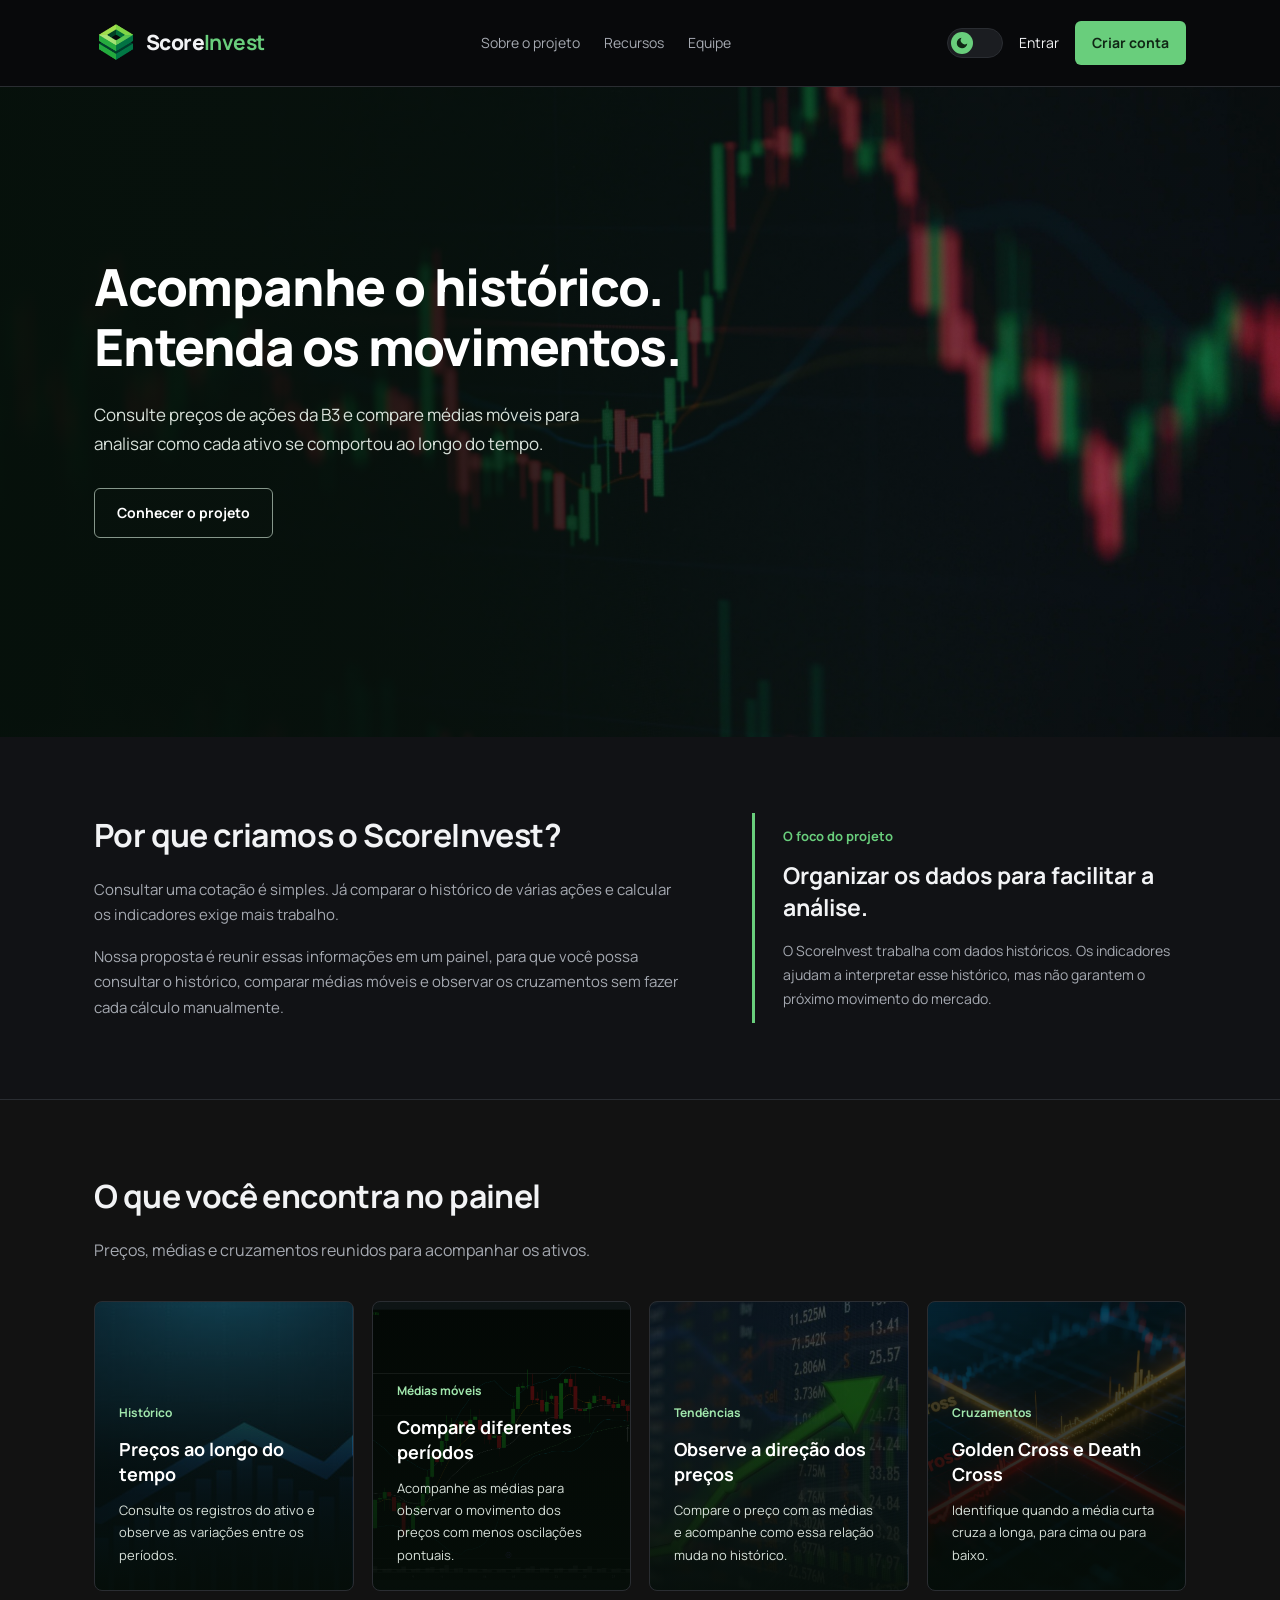
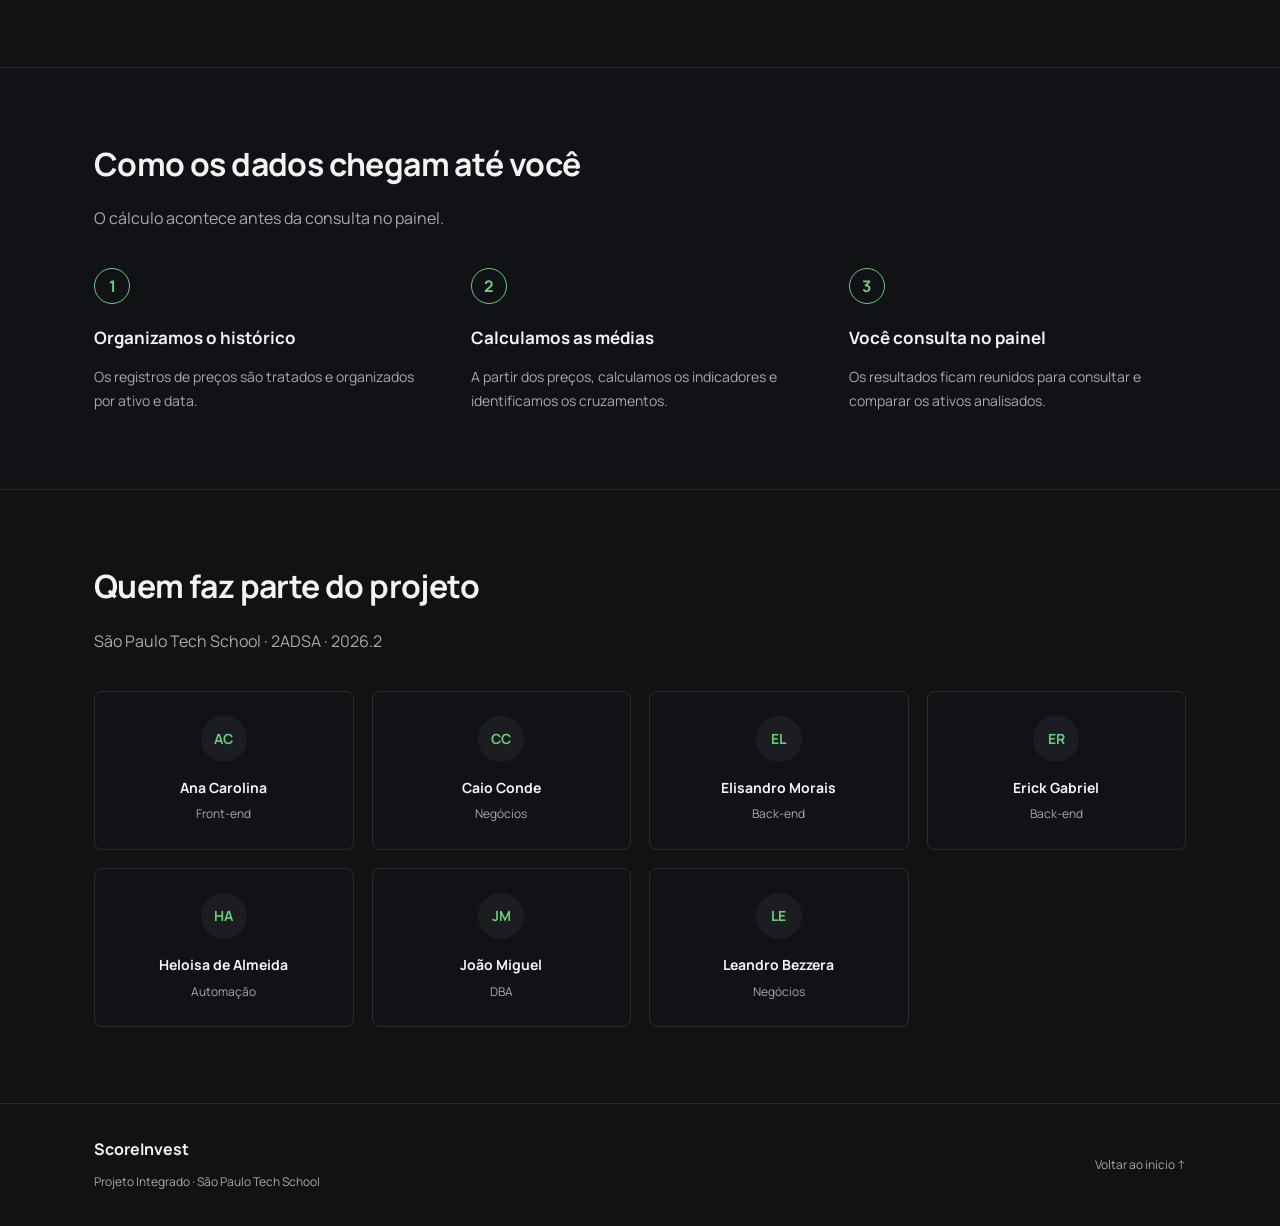
==== commit 53fc80fa: "Criando a dashboard" ====
--- a/public/index.html
+++ b/public/index.html
@@ -13,7 +13,7 @@
         href="https://fonts.googleapis.com/css2?family=Manrope:wght@400;500;700;800&display=swap"
         rel="stylesheet">
 
-    <link rel="stylesheet" href="style.css">
+    <link rel="stylesheet" href="index.css">
     <link rel="icon" href="img/logo-scoreinvest.png">
 
     <script src="theme.js"></script>
--- a/public/index.css
+++ b/public/index.css
@@ -0,0 +1,722 @@
+:root {
+    -bg: #08090b;
+    --surface: #111215;
+    --surface-2: #1b1d21;
+    --border: #2a2d32;
+
+    --text: #f2f3f5;
+    --text-muted: #a5a9b1;
+
+    --accent: #69ce7c;
+    --accent-dark: #1b5e3b;
+    --amber: #c6d68f;
+    --down: #f08080;
+
+    --on-accent: #102715;
+    --header-bg: #08090b;
+
+    color-scheme: dark;
+}
+
+:root[data-theme="light"] {
+    --bg: #d9deda;
+    --surface: #f0f2f0;
+    --surface-2: #e3e7e3;
+    --border: #bec7c0;
+    --text: #252d28;
+    --text-muted: #526057;
+    --accent: #278348;
+    --accent-dark: #185f36;
+    --amber: #a87913;
+    --down: #b73b40;
+    --on-accent: #ffffff;
+    --header-bg: #d9deda;
+    color-scheme: light;
+}
+
+* {
+    box-sizing: border-box;
+    margin: 0;
+    padding: 0;
+}
+
+html {
+    scroll-behavior: smooth;
+    scroll-padding-top: 110px;
+}
+
+body {
+    font-family: "Manrope", sans-serif;
+    background: var(--bg);
+    color: var(--text);
+    line-height: 1.7;
+}
+
+a {
+    color: inherit;
+    text-decoration: none;
+}
+
+img,
+svg {
+    display: block;
+    max-width: 100%;
+}
+
+button {
+    font: inherit;
+}
+
+a:focus-visible,
+button:focus-visible {
+    outline: 3px solid var(--accent);
+    outline-offset: 5px;
+}
+
+.wrap {
+    width: min(100%, 1140px);
+    margin-inline: auto;
+    padding-inline: 24px;
+}
+
+/* Menu */
+
+header {
+    position: sticky;
+    top: 0;
+    z-index: 10;
+    background: var(--header-bg);
+    border-bottom: 1px solid var(--border);
+}
+
+nav {
+    display: flex;
+    align-items: center;
+    justify-content: space-between;
+    gap: 24px;
+    width: min(100%, 1140px);
+    min-height: 86px;
+    margin-inline: auto;
+    padding: 16px 24px;
+}
+
+.logo {
+    display: inline-flex;
+    align-items: center;
+    flex-shrink: 0;
+    gap: 8px;
+    font-size: 21px;
+    font-weight: 800;
+    letter-spacing: -0.6px;
+}
+
+.logo img {
+    width: 44px;
+    height: 44px;
+    object-fit: contain;
+}
+
+.logo b {
+    color: var(--accent);
+}
+
+.nav-links,
+.nav-actions {
+    display: flex;
+    align-items: center;
+}
+
+.nav-links {
+    gap: 24px;
+}
+
+.nav-actions {
+    gap: 16px;
+}
+
+.nav-links a,
+.login-link {
+    font-size: 14px;
+}
+
+.nav-links a {
+    color: var(--text-muted);
+}
+
+.nav-links a:hover,
+.login-link:hover {
+    color: var(--accent);
+}
+
+/* Botões */
+
+.button {
+    display: inline-flex;
+    align-items: center;
+    justify-content: center;
+    min-height: 48px;
+    padding: 12px 22px;
+    border: 1px solid transparent;
+    border-radius: 6px;
+    font-size: 14px;
+    font-weight: 700;
+    transition:
+        background-color 180ms ease,
+        color 180ms ease,
+        border-color 180ms ease;
+}
+
+.primary {
+    background: var(--accent);
+    color: var(--on-accent);
+}
+
+.primary:hover {
+    background: var(--surface);
+    color: var(--accent);
+    border-color: var(--accent);
+}
+
+.small {
+    min-height: 42px;
+    padding: 9px 16px;
+}
+
+.secondary {
+    border-color: #86978b;
+    background: rgb(10 22 15 / 35%);
+    color: #ffffff;
+}
+
+.secondary:hover {
+    border-color: #ffffff;
+    background: rgb(10 22 15 / 75%);
+}
+
+/* Tema */
+
+.theme-switch {
+    position: relative;
+    flex-shrink: 0;
+    width: 56px;
+    height: 30px;
+    padding: 0;
+    border: 1px solid var(--border);
+    border-radius: 999px;
+    background: var(--surface-2);
+    cursor: pointer;
+}
+
+.theme-switch .thumb {
+    position: absolute;
+    top: 3px;
+    left: 3px;
+    display: flex;
+    align-items: center;
+    justify-content: center;
+    width: 22px;
+    height: 22px;
+    border-radius: 50%;
+    background: var(--accent);
+    color: var(--on-accent);
+    transition: transform 180ms ease;
+}
+
+.theme-switch svg {
+    width: 14px;
+    height: 14px;
+}
+
+.theme-switch .icon-sun {
+    display: none;
+}
+
+:root[data-theme="light"] .theme-switch .thumb {
+    transform: translateX(26px);
+}
+
+:root[data-theme="light"] .theme-switch .icon-moon {
+    display: none;
+}
+
+:root[data-theme="light"] .theme-switch .icon-sun {
+    display: block;
+}
+
+/* Imagem de abertura */
+
+.hero {
+    position: relative;
+    display: flex;
+    align-items: center;
+    min-height: 650px;
+    padding-block: 90px 120px;
+    background:
+        linear-gradient(
+            90deg,
+            rgb(6 17 11 / 95%) 0%,
+            rgb(6 17 11 / 82%) 40%,
+            rgb(6 17 11 / 32%) 100%
+        ),
+        url("img/imagem-home-site.jpeg") center / cover no-repeat;
+    color: #ffffff;
+}
+
+.hero-content {
+    max-width: 650px;
+}
+
+.hero h1 {
+    margin-bottom: 24px;
+    font-size: clamp(36px, 4vw, 52px);
+    line-height: 1.18;
+    letter-spacing: -1.2px;
+    font-weight: 800;
+}
+
+.hero-content > p {
+    max-width: 490px;
+    color: #d8e1da;
+    font-size: 17px;
+}
+
+.hero-actions {
+    display: flex;
+    flex-wrap: wrap;
+    gap: 14px;
+    margin-top: 30px;
+}
+
+/* Mantém contraste sobre a foto nos dois temas */
+.hero .primary {
+    background: #69ce7c;
+    color: #102715;
+}
+
+.hero .primary:hover {
+    background: #8cdea0;
+}
+
+.hero-scroll {
+    position: absolute;
+    bottom: 28px;
+    left: 50%;
+    display: flex;
+    align-items: center;
+    gap: 14px;
+    transform: translateX(-50%);
+    color: #d8e1da;
+    font-size: 12px;
+    white-space: nowrap;
+}
+
+.hero-scroll span {
+    font-size: 20px;
+}
+
+/* Conteúdo */
+
+main > section:not(.hero) {
+    padding-block: 76px;
+}
+
+h2 {
+    margin-bottom: 20px;
+    font-size: clamp(26px, 3vw, 32px);
+    line-height: 1.3;
+    letter-spacing: -0.6px;
+}
+
+.section-heading {
+    max-width: 650px;
+    margin-bottom: 36px;
+}
+
+.section-heading p {
+    color: var(--text-muted);
+}
+
+.about {
+    background: var(--surface);
+    border-bottom: 1px solid var(--border);
+}
+
+.about-grid {
+    display: grid;
+    grid-template-columns: 1.15fr 0.85fr;
+    align-items: center;
+    gap: 70px;
+}
+
+.about-grid > div > p {
+    color: var(--text-muted);
+    font-size: 15px;
+}
+
+.about-grid > div > p + p {
+    margin-top: 16px;
+}
+
+.about-note {
+    padding: 12px 0 12px 28px;
+    border-left: 3px solid var(--accent);
+}
+
+.note-label {
+    display: block;
+    margin-bottom: 12px;
+    color: var(--accent);
+    font-size: 13px;
+    font-weight: 700;
+}
+
+.about-note h3 {
+    margin-bottom: 16px;
+    font-size: 23px;
+    line-height: 1.4;
+}
+
+.about-note p {
+    color: var(--text-muted);
+    font-size: 14px;
+}
+
+/* Recursos com as imagens do grupo */
+
+.cards {
+    display: grid;
+    grid-template-columns: repeat(4, minmax(0, 1fr));
+    gap: 18px;
+}
+
+.card {
+    display: flex;
+    flex-direction: column;
+    justify-content: flex-end;
+    min-height: 290px;
+    padding: 24px;
+    overflow: hidden;
+    border: 1px solid var(--border);
+    border-radius: 8px;
+    background-color: #17221a;
+    background-position: center;
+    background-size: cover;
+    color: #ffffff;
+}
+
+.card-dados {
+    background-image:
+        linear-gradient(rgb(5 13 8 / 64%), rgb(5 13 8 / 96%)),
+        url("img/precos.jpg");
+}
+
+.card-indicadores {
+    background-image:
+        linear-gradient(rgb(5 13 8 / 64%), rgb(5 13 8 / 96%)),
+        url("img/medias-moveis.png");
+}
+
+.card-tendencias {
+    background-image:
+        linear-gradient(rgb(5 13 8 / 64%), rgb(5 13 8 / 96%)),
+        url("img/prazo-trade.jpg");
+}
+
+.card-cruzamentos {
+    background-image:
+        linear-gradient(rgb(5 13 8 / 64%), rgb(5 13 8 / 96%)),
+        url("img/goldendeath-cross.webp");
+}
+
+.tag {
+    margin-bottom: 14px;
+    color: #a1e7ad;
+    font-size: 12px;
+    font-weight: 700;
+}
+
+.card h3 {
+    margin-bottom: 12px;
+    font-size: 18px;
+    line-height: 1.4;
+}
+
+.card p {
+    color: #d8e1da;
+    font-size: 13px;
+}
+
+/* Como funciona */
+
+.how {
+    background: var(--surface);
+    border-block: 1px solid var(--border);
+}
+
+.steps {
+    display: grid;
+    grid-template-columns: repeat(3, minmax(0, 1fr));
+    gap: 40px;
+}
+
+.step-number {
+    display: grid;
+    place-items: center;
+    width: 36px;
+    height: 36px;
+    margin-bottom: 20px;
+    border: 1px solid var(--accent);
+    border-radius: 50%;
+    color: var(--accent);
+    font-weight: 700;
+}
+
+.step h3 {
+    margin-bottom: 12px;
+    font-size: 17px;
+}
+
+.step p {
+    color: var(--text-muted);
+    font-size: 14px;
+}
+
+/* Equipe */
+
+.team {
+    display: grid;
+    grid-template-columns: repeat(4, minmax(0, 1fr));
+    gap: 18px;
+}
+
+.member {
+    padding: 24px 18px;
+    border: 1px solid var(--border);
+    border-radius: 8px;
+    background: var(--surface);
+    text-align: center;
+}
+
+.avatar {
+    display: grid;
+    place-items: center;
+    width: 46px;
+    height: 46px;
+    margin: 0 auto 14px;
+    border-radius: 50%;
+    background: var(--surface-2);
+    color: var(--accent);
+    font-size: 14px;
+    font-weight: 700;
+}
+
+.member h3 {
+    font-size: 14px;
+    font-weight: 700;
+}
+
+.member p {
+    margin-top: 5px;
+    color: var(--text-muted);
+    font-size: 12px;
+}
+
+/* Rodapé */
+
+footer {
+    padding-block: 32px;
+    border-top: 1px solid var(--border);
+}
+
+.footer-content {
+    display: flex;
+    align-items: center;
+    justify-content: space-between;
+    gap: 24px;
+}
+
+.footer-content strong {
+    display: block;
+    margin-bottom: 4px;
+    font-size: 16px;
+}
+
+.footer-content span,
+.footer-content > a {
+    color: var(--text-muted);
+    font-size: 12px;
+}
+
+.footer-content > a:hover {
+    color: var(--accent);
+}
+
+/* Celular e tablet */
+
+@media (max-width: 1000px) {
+    nav {
+        gap: 16px;
+    }
+
+    .nav-links {
+        gap: 16px;
+    }
+
+    .nav-actions {
+        gap: 12px;
+    }
+
+    .cards {
+        grid-template-columns: repeat(2, minmax(0, 1fr));
+    }
+
+    .card {
+        min-height: 260px;
+    }
+}
+
+@media (max-width: 860px) {
+    html {
+        scroll-padding-top: 150px;
+    }
+
+    nav {
+        flex-wrap: wrap;
+    }
+
+    .nav-links {
+        order: 3;
+        justify-content: center;
+        width: 100%;
+        padding-top: 12px;
+        border-top: 1px solid var(--border);
+    }
+
+    .hero {
+        min-height: 570px;
+    }
+
+    .about-grid {
+        grid-template-columns: 1fr;
+        gap: 36px;
+    }
+
+    .steps {
+        gap: 24px;
+    }
+
+    .team {
+        grid-template-columns: repeat(3, minmax(0, 1fr));
+    }
+}
+
+@media (max-width: 600px) {
+    .wrap,
+    nav {
+        padding-inline: 20px;
+    }
+
+    .logo {
+        gap: 5px;
+        font-size: 18px;
+    }
+
+    .logo img {
+        width: 32px;
+        height: 32px;
+    }
+
+    .nav-actions {
+        gap: 10px;
+    }
+
+    .login-link,
+    .small {
+        font-size: 12px;
+    }
+
+    .small {
+        padding-inline: 12px;
+    }
+
+    .nav-links a {
+        font-size: 13px;
+    }
+
+    .hero {
+        min-height: 570px;
+        background-position: 60% center;
+    }
+
+    .hero h1 {
+        font-size: 36px;
+    }
+
+    .hero-content > p {
+        font-size: 16px;
+    }
+
+    main > section:not(.hero) {
+        padding-block: 50px;
+    }
+
+    .cards,
+    .steps {
+        grid-template-columns: 1fr;
+    }
+
+    .card {
+        min-height: 240px;
+    }
+
+    .steps {
+        gap: 32px;
+    }
+
+    .team {
+        grid-template-columns: repeat(2, minmax(0, 1fr));
+        gap: 12px;
+    }
+
+    .footer-content {
+        flex-direction: column;
+        align-items: flex-start;
+    }
+}
+
+@media (max-width: 400px) {
+    html {
+        scroll-padding-top: 190px;
+    }
+
+    nav {
+        justify-content: center;
+    }
+
+    .nav-actions {
+        justify-content: center;
+        width: 100%;
+    }
+
+    .hero h1 {
+        font-size: 32px;
+    }
+
+    .hero-actions {
+        flex-direction: column;
+        align-items: stretch;
+    }
+}
+
+@media (prefers-reduced-motion: reduce) {
+    html {
+        scroll-behavior: auto;
+    }
+
+    *,
+    *::before,
+    *::after {
+        transition: none !important;
+        animation: none !important;
+    }
+}
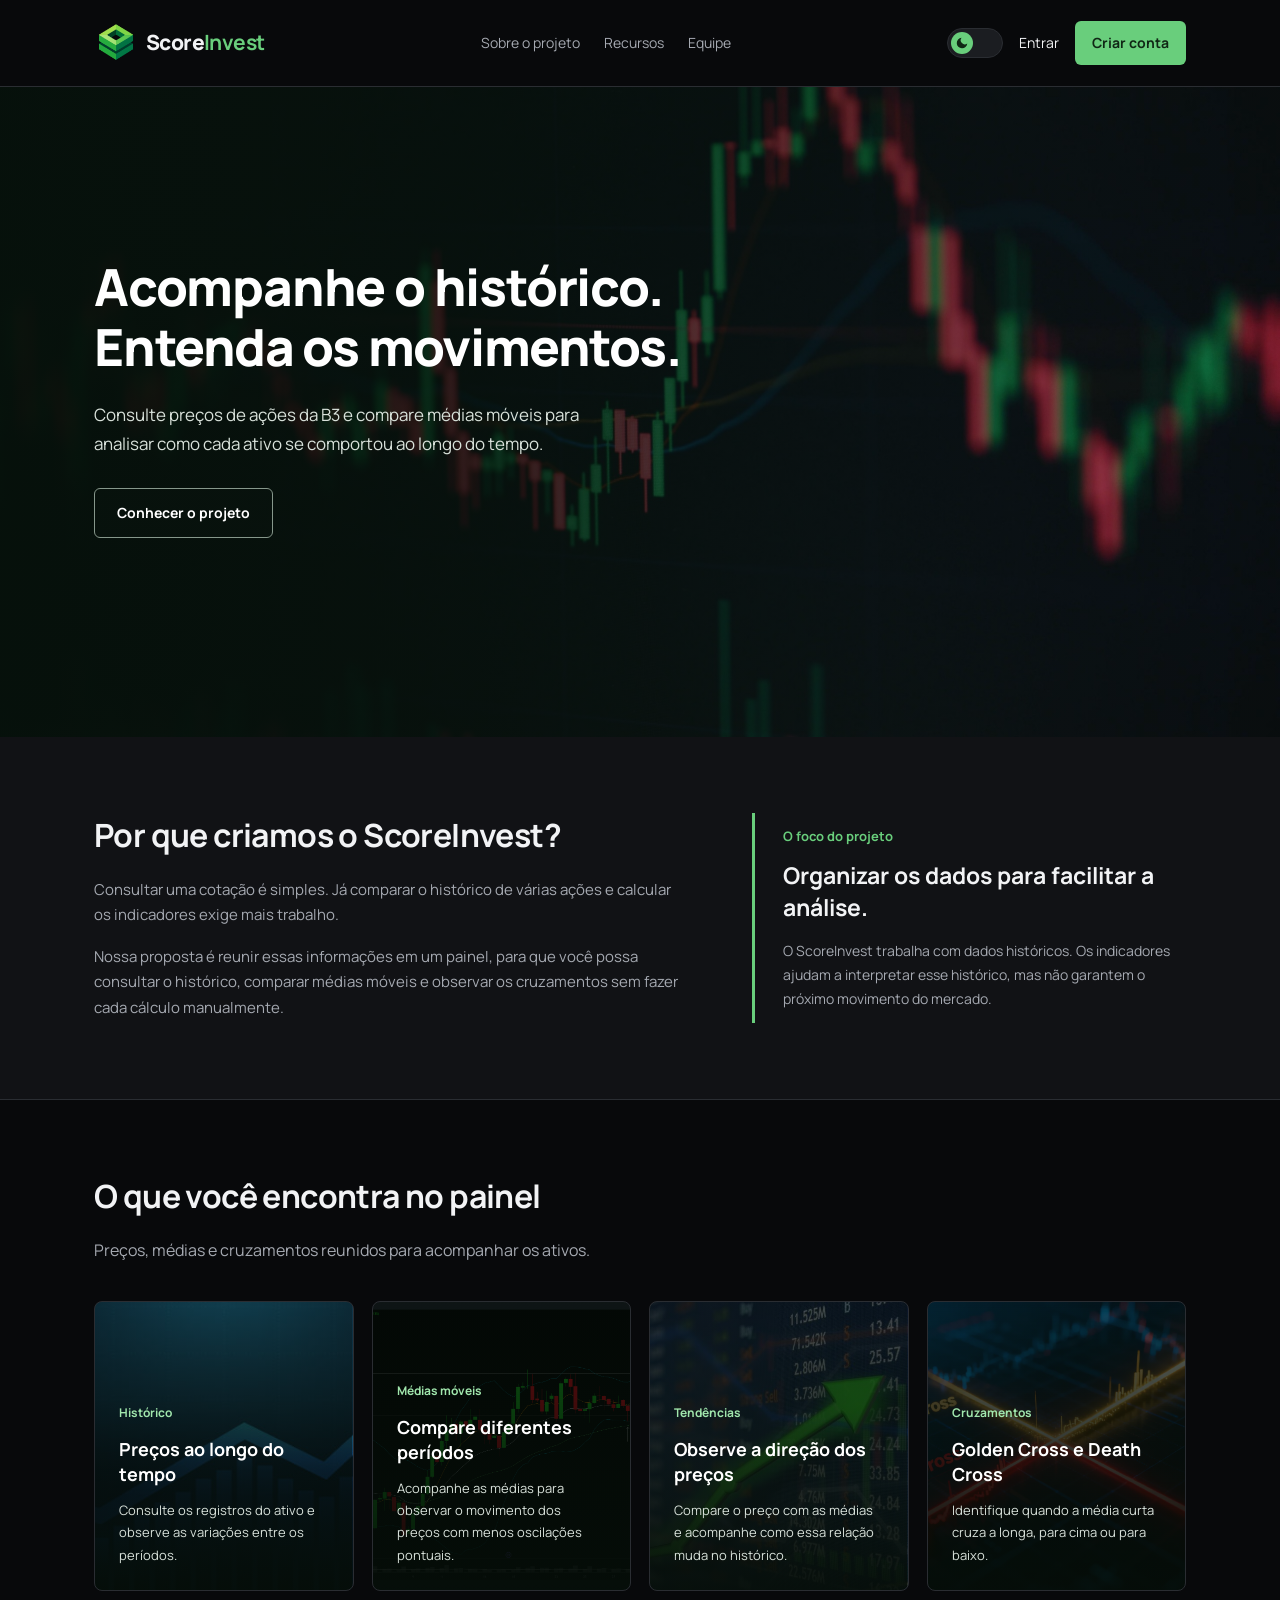
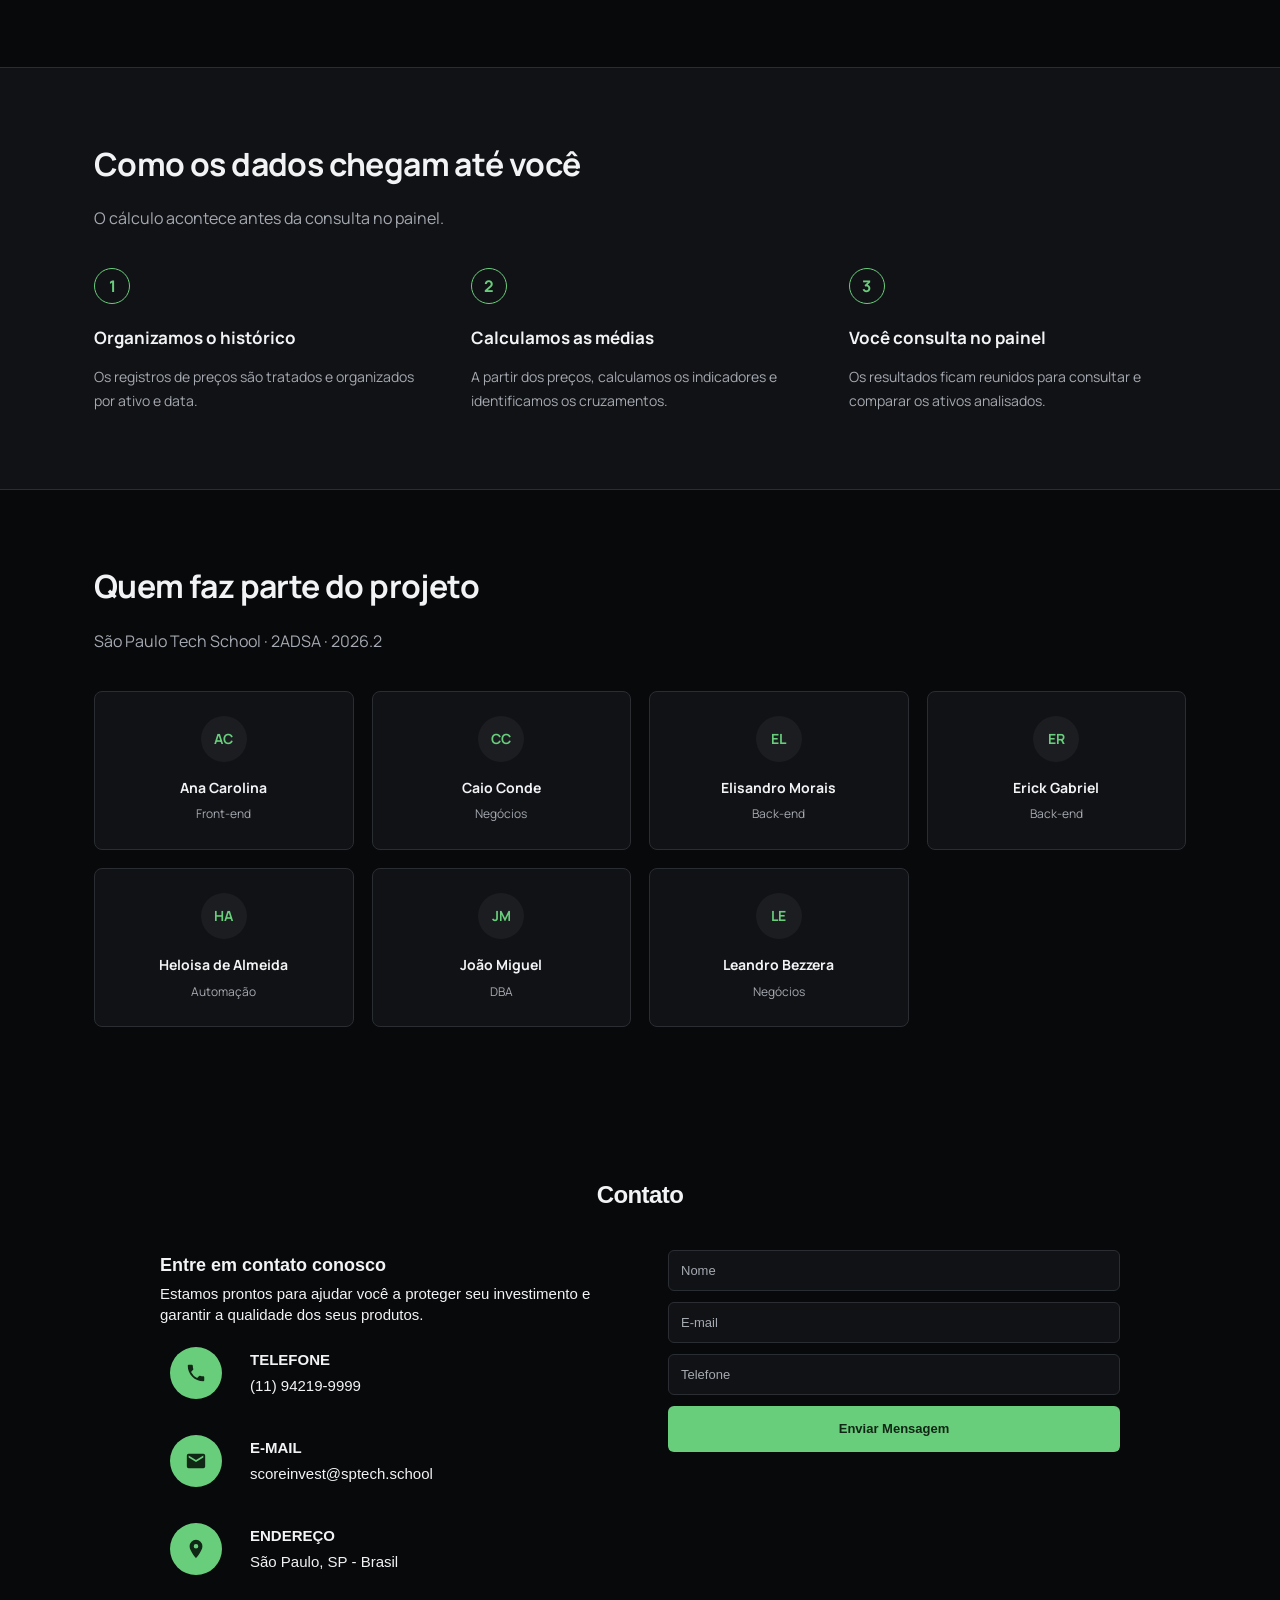
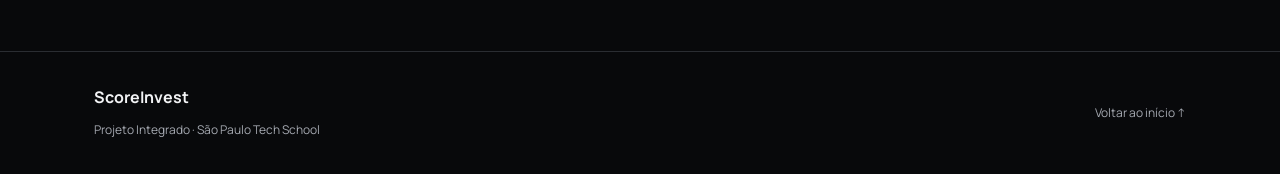
==== commit c3d2a9d9: "Adiciona dark mode, menu no login e ajustes no contato" ====
--- a/public/index.html
+++ b/public/index.html
@@ -9,11 +9,10 @@
 
     <link rel="preconnect" href="https://fonts.googleapis.com">
     <link rel="preconnect" href="https://fonts.gstatic.com" crossorigin>
-    <link
-        href="https://fonts.googleapis.com/css2?family=Manrope:wght@400;500;700;800&display=swap"
-        rel="stylesheet">
+    <link href="https://fonts.googleapis.com/css2?family=Manrope:wght@400;500;700;800&display=swap" rel="stylesheet">
 
     <link rel="stylesheet" href="index.css">
+    <link rel="stylesheet" href="contato.css">
     <link rel="icon" href="img/logo-scoreinvest.png">
 
     <script src="theme.js"></script>
@@ -34,33 +33,16 @@
             </div>
 
             <div class="nav-actions">
-                <button
-                    type="button"
-                    id="themeToggle"
-                    class="theme-switch"
-                    role="switch"
-                    aria-checked="true"
-                    aria-label="Modo escuro"
-                    title="Mudar para modo claro">
+                <button type="button" id="themeToggle" class="theme-switch" role="switch" aria-checked="true"
+                    aria-label="Modo escuro" title="Mudar para modo claro">
 
                     <span class="thumb">
-                        <svg
-                            class="icon-moon"
-                            viewBox="0 0 24 24"
-                            fill="currentColor"
-                            aria-hidden="true">
-                            <path
-                                d="M21 12.8A9 9 0 1 1 11.2 3a7 7 0 0 0 9.8 9.8z" />
+                        <svg class="icon-moon" viewBox="0 0 24 24" fill="currentColor" aria-hidden="true">
+                            <path d="M21 12.8A9 9 0 1 1 11.2 3a7 7 0 0 0 9.8 9.8z" />
                         </svg>
 
-                        <svg
-                            class="icon-sun"
-                            viewBox="0 0 24 24"
-                            fill="none"
-                            stroke="currentColor"
-                            stroke-width="2"
-                            stroke-linecap="round"
-                            aria-hidden="true">
+                        <svg class="icon-sun" viewBox="0 0 24 24" fill="none" stroke="currentColor" stroke-width="2"
+                            stroke-linecap="round" aria-hidden="true">
                             <circle cx="12" cy="12" r="4" />
                             <path
                                 d="M12 2v2M12 20v2M4.9 4.9l1.4 1.4M17.7 17.7l1.4 1.4M2 12h2M20 12h2M4.9 19.1l1.4-1.4M17.7 6.3l1.4-1.4" />
@@ -221,8 +203,8 @@
                     </article>
                 </div>
             </div>
-        </section>
-
+
+        </section>
         <section id="equipe">
             <div class="wrap">
                 <div class="section-heading">
@@ -275,6 +257,70 @@
                 </div>
             </div>
         </section>
+        <section class="contato" id="contato">
+            <h2 class="contato-titulo">Contato</h2>
+
+            <div class="contato-conteudo">
+
+                <div class="contato-info">
+                    <h3>Entre em contato conosco</h3>
+                    <p class="contato-texto">
+                        Estamos prontos para ajudar você a proteger seu investimento e garantir a qualidade dos seus
+                        produtos.
+                    </p>
+
+                    <ul class="contato-lista">
+                        <li class="contato-item">
+                            <span class="contato-icone" aria-hidden="true">
+                                <svg viewBox="0 0 24 24" width="22" height="22" fill="currentColor">
+                                    <path
+                                        d="M6.6 10.8a15.1 15.1 0 0 0 6.6 6.6l2.2-2.2a1 1 0 0 1 1-.25c1.1.37 2.3.57 3.6.57a1 1 0 0 1 1 1V20a1 1 0 0 1-1 1C10.6 21 3 13.4 3 4a1 1 0 0 1 1-1h3.5a1 1 0 0 1 1 1c0 1.25.2 2.45.57 3.57a1 1 0 0 1-.25 1z" />
+                                </svg>
+                            </span>
+                            <div>
+                                <strong>TELEFONE</strong>
+                                <span>(11) 94219-9999</span>
+                            </div>
+                        </li>
+
+                        <li class="contato-item">
+                            <span class="contato-icone" aria-hidden="true">
+                                <svg viewBox="0 0 24 24" width="22" height="22" fill="currentColor">
+                                    <path
+                                        d="M20 4H4a2 2 0 0 0-2 2v12a2 2 0 0 0 2 2h16a2 2 0 0 0 2-2V6a2 2 0 0 0-2-2zm0 4.2-8 5-8-5V6l8 5 8-5z" />
+                                </svg>
+                            </span>
+                            <div>
+                                <strong>E-MAIL</strong>
+                                <span>scoreinvest@sptech.school</span>
+                            </div>
+                        </li>
+
+                        <li class="contato-item">
+                            <span class="contato-icone" aria-hidden="true">
+                                <svg viewBox="0 0 24 24" width="22" height="22" fill="currentColor">
+                                    <path
+                                        d="M12 2a7 7 0 0 0-7 7c0 5.2 7 13 7 13s7-7.8 7-13a7 7 0 0 0-7-7zm0 9.5A2.5 2.5 0 1 1 12 6.5a2.5 2.5 0 0 1 0 5z" />
+                                </svg>
+                            </span>
+                            <div>
+                                <strong>ENDEREÇO</strong>
+                                <span>São Paulo, SP - Brasil</span>
+                            </div>
+                        </li>
+                    </ul>
+                </div>
+
+                <form class="contato-form" id="formContato">
+                    <input type="text" name="nome" placeholder="Nome" aria-label="Nome" required>
+                    <input type="email" name="email" placeholder="E-mail" aria-label="E-mail" required>
+                    <input type="tel" name="telefone" placeholder="Telefone" aria-label="Telefone">
+                    <button type="submit">Enviar Mensagem</button>
+                </form>
+
+            </div>
+        </section>
+
     </main>
 
     <footer>
--- a/public/index.css
+++ b/public/index.css
@@ -1,5 +1,5 @@
 :root {
-    -bg: #08090b;
+    --bg: #08090b;
     --surface: #111215;
     --surface-2: #1b1d21;
     --border: #2a2d32;
--- a/public/contato.css
+++ b/public/contato.css
@@ -0,0 +1,193 @@
+.contato {
+    width: 100%;
+    padding: 40px 20px 60px;
+    background-color: var(--bg);
+    color: var(--text);
+    font-family: Arial, sans-serif;
+    transition: background-color 0.2s, color 0.2s;
+    
+}
+
+
+.contato *,
+.contato *::before,
+.contato *::after {
+    box-sizing: border-box;
+}
+
+.contato-titulo {
+    margin-bottom: 40px;
+    text-align: center;
+    font-size: 24px;
+    font-weight: 700;
+}
+
+.contato-conteudo {
+    display: grid;
+    grid-template-columns: minmax(0, 1fr) minmax(0, 1fr);
+    gap: 56px;
+    max-width: 960px;
+    margin: 0 auto;
+}
+
+.contato-info h3 {
+    font-size: 18px;
+    font-weight: 700;
+}
+
+.contato-texto {
+    margin-top: 2px;
+    font-size: 15px;
+    line-height: 1.4;
+}
+
+.contato-lista {
+    display: flex;
+    flex-direction: column;
+    gap: 36px;
+    margin-top: 22px;
+    padding-left: 10px;
+    list-style: none;
+}
+
+.contato-item {
+    display: flex;
+    align-items: center;
+    gap: 28px;
+}
+
+.contato-item strong {
+    display: block;
+    font-size: 15px;
+    font-weight: 700;
+}
+
+.contato-item span {
+    display: block;
+    font-size: 15px;
+}
+
+.contato-item .contato-icone {
+    display: flex;
+    align-items: center;
+    justify-content: center;
+    flex-shrink: 0;
+    width: 52px;
+    height: 52px;
+    border-radius: 50%;
+    background-color: var(--accent);
+    color: var(--on-accent);
+}
+
+.contato-form {
+    display: flex;
+    flex-direction: column;
+    gap: 11px;
+}
+
+.contato-form button {
+    padding: 12px;
+    border: 2px solid var(--accent);
+    border-radius: 6px;
+    background-color: var(--accent);
+    color: var(--on-accent);
+    font-family: Arial, sans-serif;
+    font-size: 13px;
+    font-weight: 700;
+    cursor: pointer;
+    transition: background-color 0.5s ease-in-out,
+                color 0.5s ease-in-out,
+                box-shadow 0.5s ease-in-out;
+}
+
+.contato-form button:hover {
+    background-color: transparent;
+    color: var(--accent);
+    box-shadow: inset 0 0 0 2px var(--accent);
+}
+
+.contato-form button:focus-visible {
+    outline: 2px solid var(--accent);
+    outline-offset: 3px;
+}
+
+.contato-form input,
+.contato-form textarea {
+    width: 100%;
+    padding: 12px;
+    border: 1px solid var(--border);
+    border-radius: 6px;
+    background-color: var(--surface);
+    color: var(--text);
+    font-family: Arial, sans-serif;
+    font-size: 13px;
+}
+
+.contato-form textarea {
+    min-height: 113px;
+    resize: vertical;
+}
+
+.contato-form input::placeholder,
+.contato-form textarea::placeholder {
+    color: var(--text-muted);
+}
+
+.contato-form input:focus,
+.contato-form textarea:focus {
+    outline: none;
+    border-color: var(--accent);
+}
+
+.contato-form button {
+    padding: 12px;
+    border: none;
+    border-radius: 6px;
+    background-color: var(--accent);
+    color: var(--on-accent);
+    font-family: Arial, sans-serif;
+    font-size: 13px;
+    font-weight: 700;
+    cursor: pointer;
+    transition: opacity 0.2s;
+}
+
+.contato-form button:hover {
+    opacity: 0.85;
+}
+
+.contato-form button:focus-visible {
+    outline: 2px solid var(--accent);
+    outline-offset: 3px;
+}
+
+/* Telas menores */
+
+@media (max-width: 800px) {
+    .contato-conteudo {
+        grid-template-columns: 1fr;
+        gap: 36px;
+    }
+}
+
+:root[data-theme="light"] .contato {
+     --bg: #f0f2f0;
+    --surface: #f0f2f0;
+}
+
+.card-cadastro-login > a {
+    display: inline-flex;
+    align-items: center;
+    gap: 10px;
+    white-space: nowrap;
+    min-height: 36px;
+    margin-bottom: 18px;
+    color: var(--text-muted);
+    font-size: 16px;
+    text-decoration: none;
+}
+
+.card-cadastro-login > a i {
+    margin-right: 40px;
+    color: red;
+}
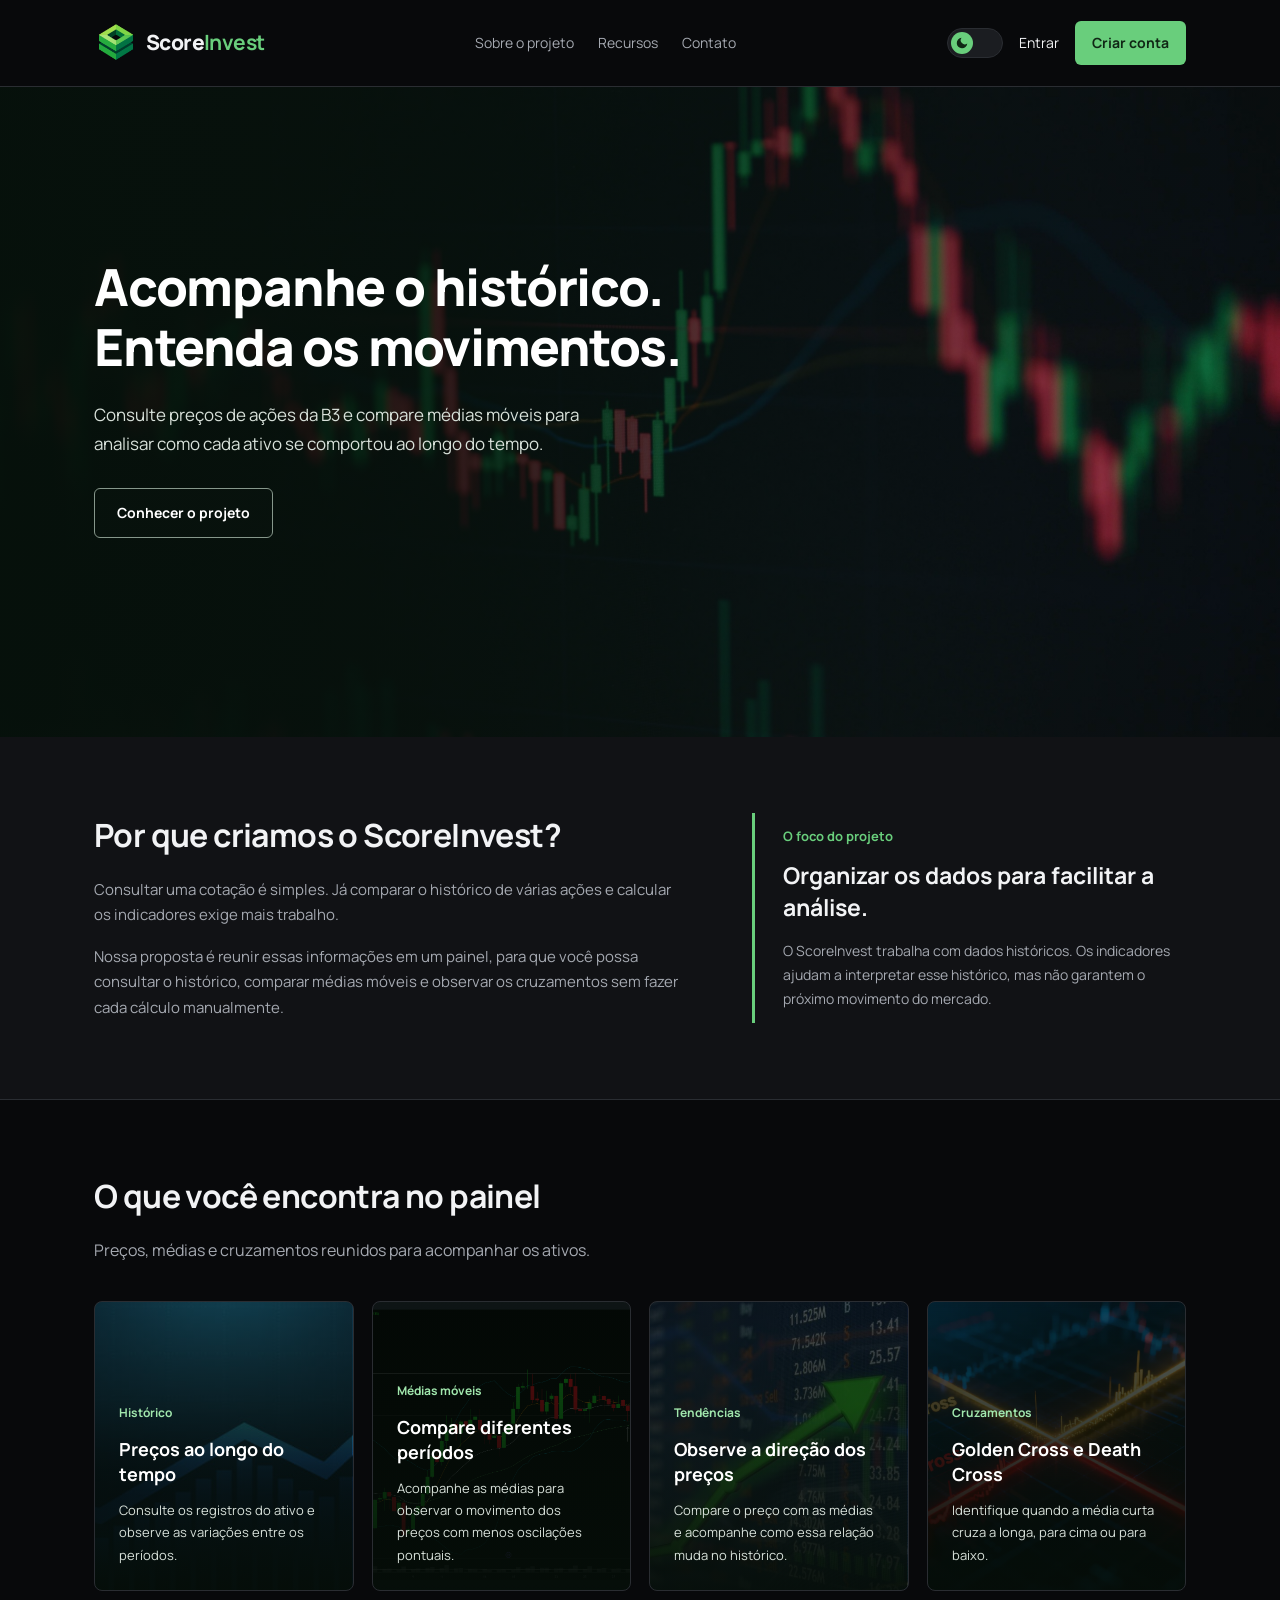
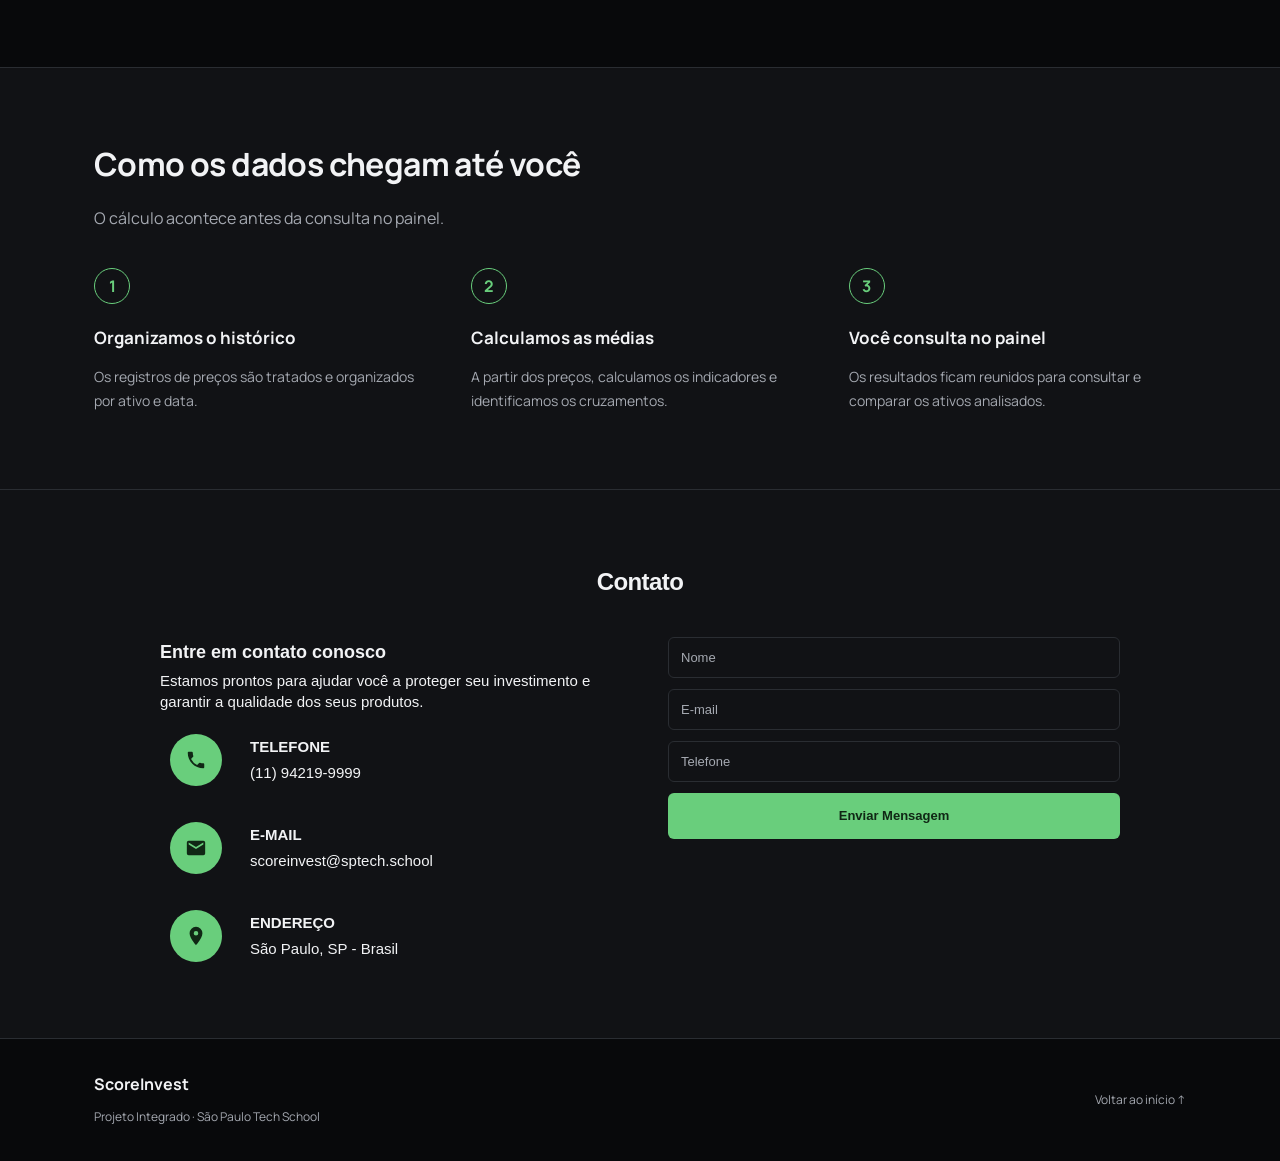
==== commit 8a96c598: "Removi a sessão equipe e adicionei na navbar o contato" ====
--- a/public/index.html
+++ b/public/index.html
@@ -29,7 +29,7 @@
             <div class="nav-links">
                 <a href="#sobre">Sobre o projeto</a>
                 <a href="#recursos">Recursos</a>
-                <a href="#equipe">Equipe</a>
+                <a href="#contato">Contato</a>
             </div>
 
             <div class="nav-actions">
@@ -204,59 +204,7 @@
                 </div>
             </div>
 
-        </section>
-        <section id="equipe">
-            <div class="wrap">
-                <div class="section-heading">
-                    <h2>Quem faz parte do projeto</h2>
-                    <p>São Paulo Tech School · 2ADSA · 2026.2</p>
-                </div>
-
-                <div class="team">
-                    <article class="member">
-                        <div class="avatar" aria-hidden="true">AC</div>
-                        <h3>Ana Carolina</h3>
-                        <p>Front-end</p>
-                    </article>
-
-                    <article class="member">
-                        <div class="avatar" aria-hidden="true">CC</div>
-                        <h3>Caio Conde</h3>
-                        <p>Negócios</p>
-                    </article>
-
-                    <article class="member">
-                        <div class="avatar" aria-hidden="true">EL</div>
-                        <h3>Elisandro Morais</h3>
-                        <p>Back-end</p>
-                    </article>
-
-                    <article class="member">
-                        <div class="avatar" aria-hidden="true">ER</div>
-                        <h3>Erick Gabriel</h3>
-                        <p>Back-end</p>
-                    </article>
-
-                    <article class="member">
-                        <div class="avatar" aria-hidden="true">HA</div>
-                        <h3>Heloisa de Almeida</h3>
-                        <p>Automação</p>
-                    </article>
-
-                    <article class="member">
-                        <div class="avatar" aria-hidden="true">JM</div>
-                        <h3>João Miguel</h3>
-                        <p>DBA</p>
-                    </article>
-
-                    <article class="member">
-                        <div class="avatar" aria-hidden="true">LE</div>
-                        <h3>Leandro Bezzera</h3>
-                        <p>Negócios</p>
-                    </article>
-                </div>
-            </div>
-        </section>
+        </section>  
         <section class="contato" id="contato">
             <h2 class="contato-titulo">Contato</h2>
 
--- a/public/contato.css
+++ b/public/contato.css
@@ -183,11 +183,10 @@
     min-height: 36px;
     margin-bottom: 18px;
     color: var(--text-muted);
-    font-size: 16px;
+    font-size: 1px;
     text-decoration: none;
 }
 
-.card-cadastro-login > a i {
-    margin-right: 40px;
-    color: red;
+:root:not([data-theme="light"]) .contato {
+    --bg: #111215;
 }
